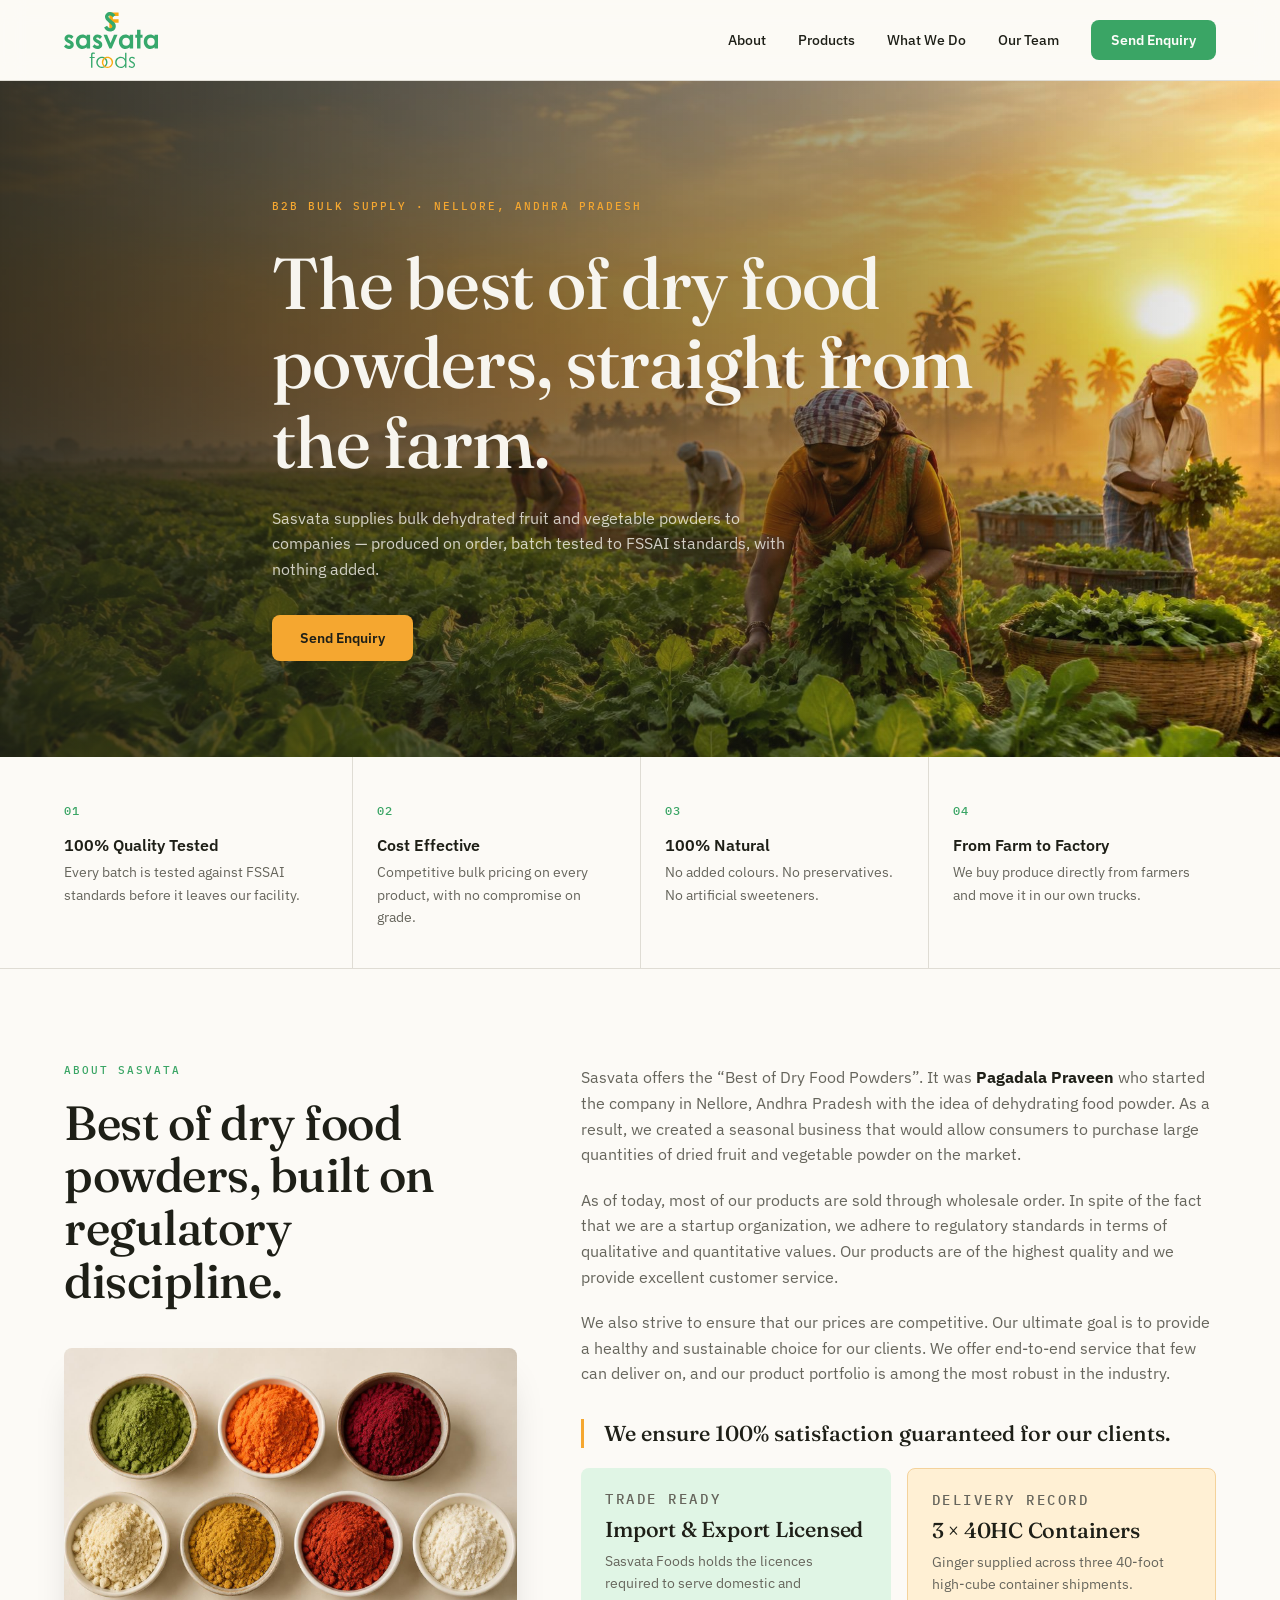
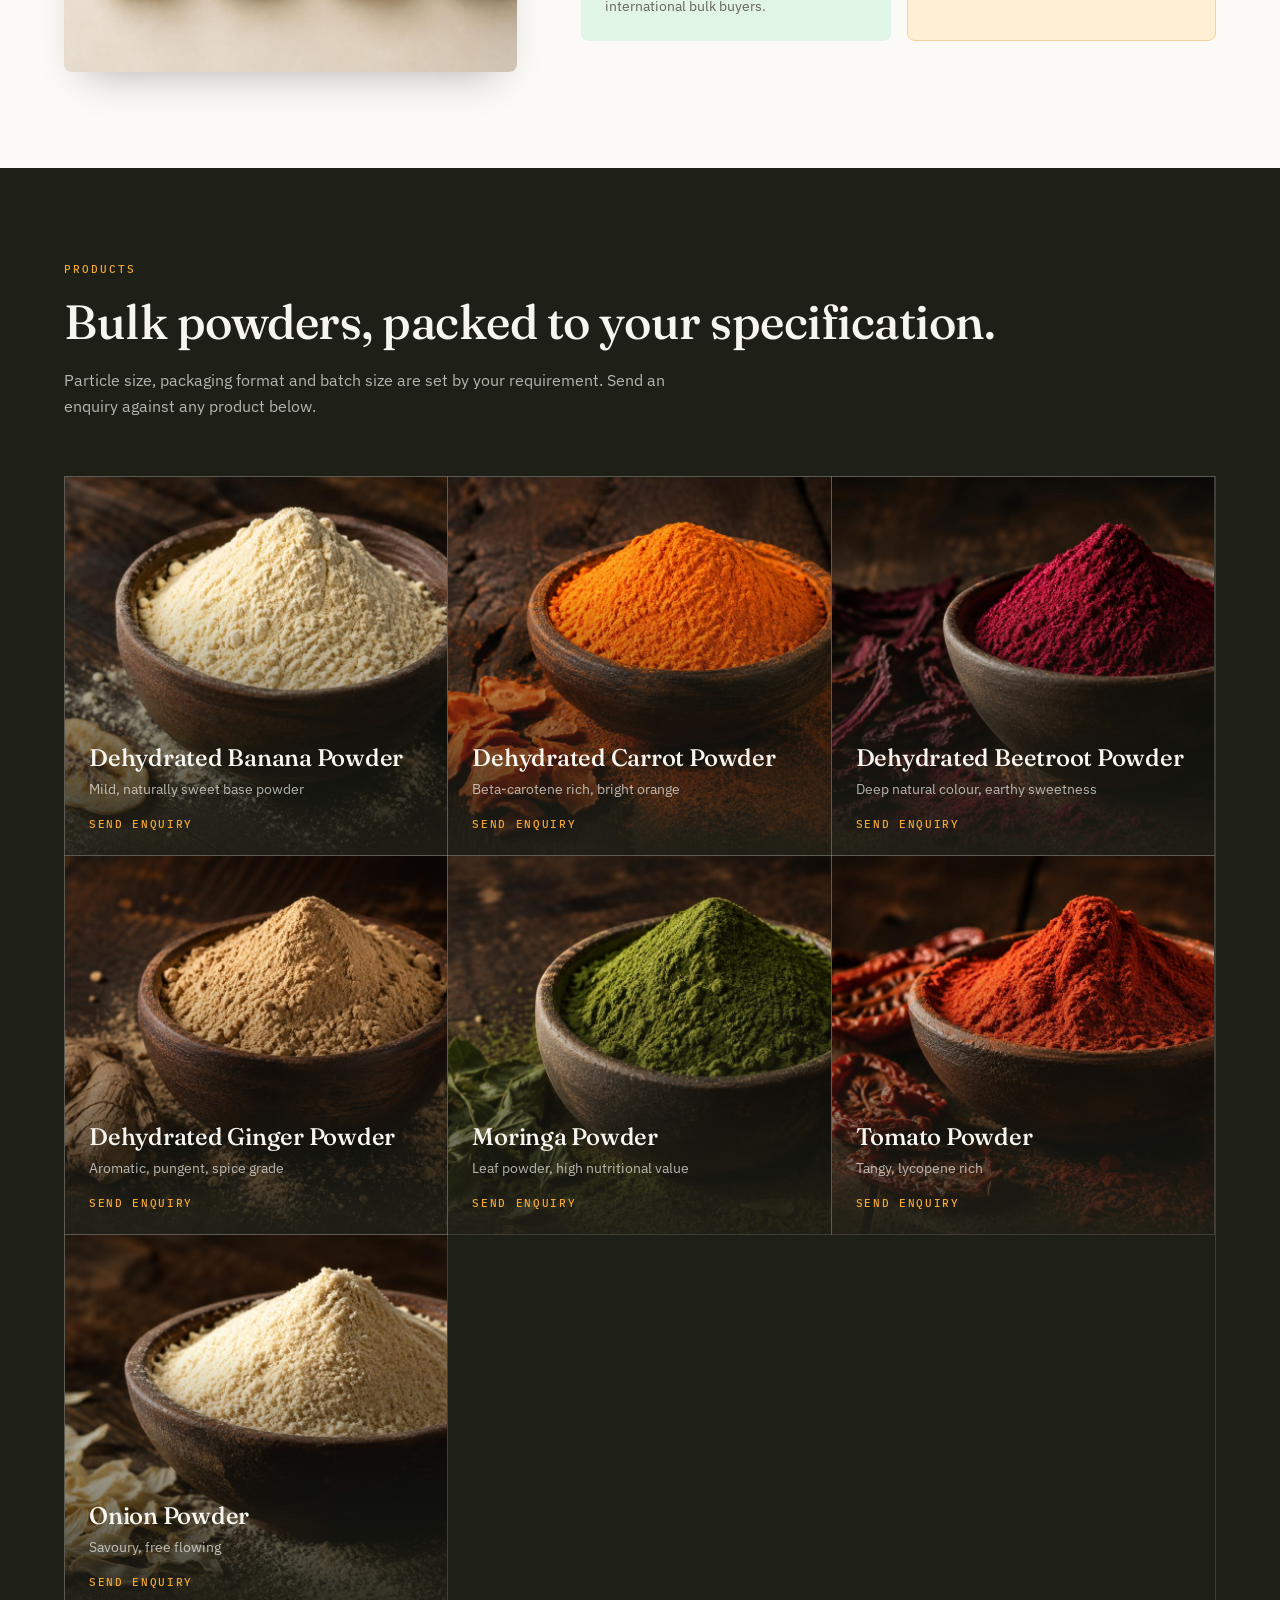
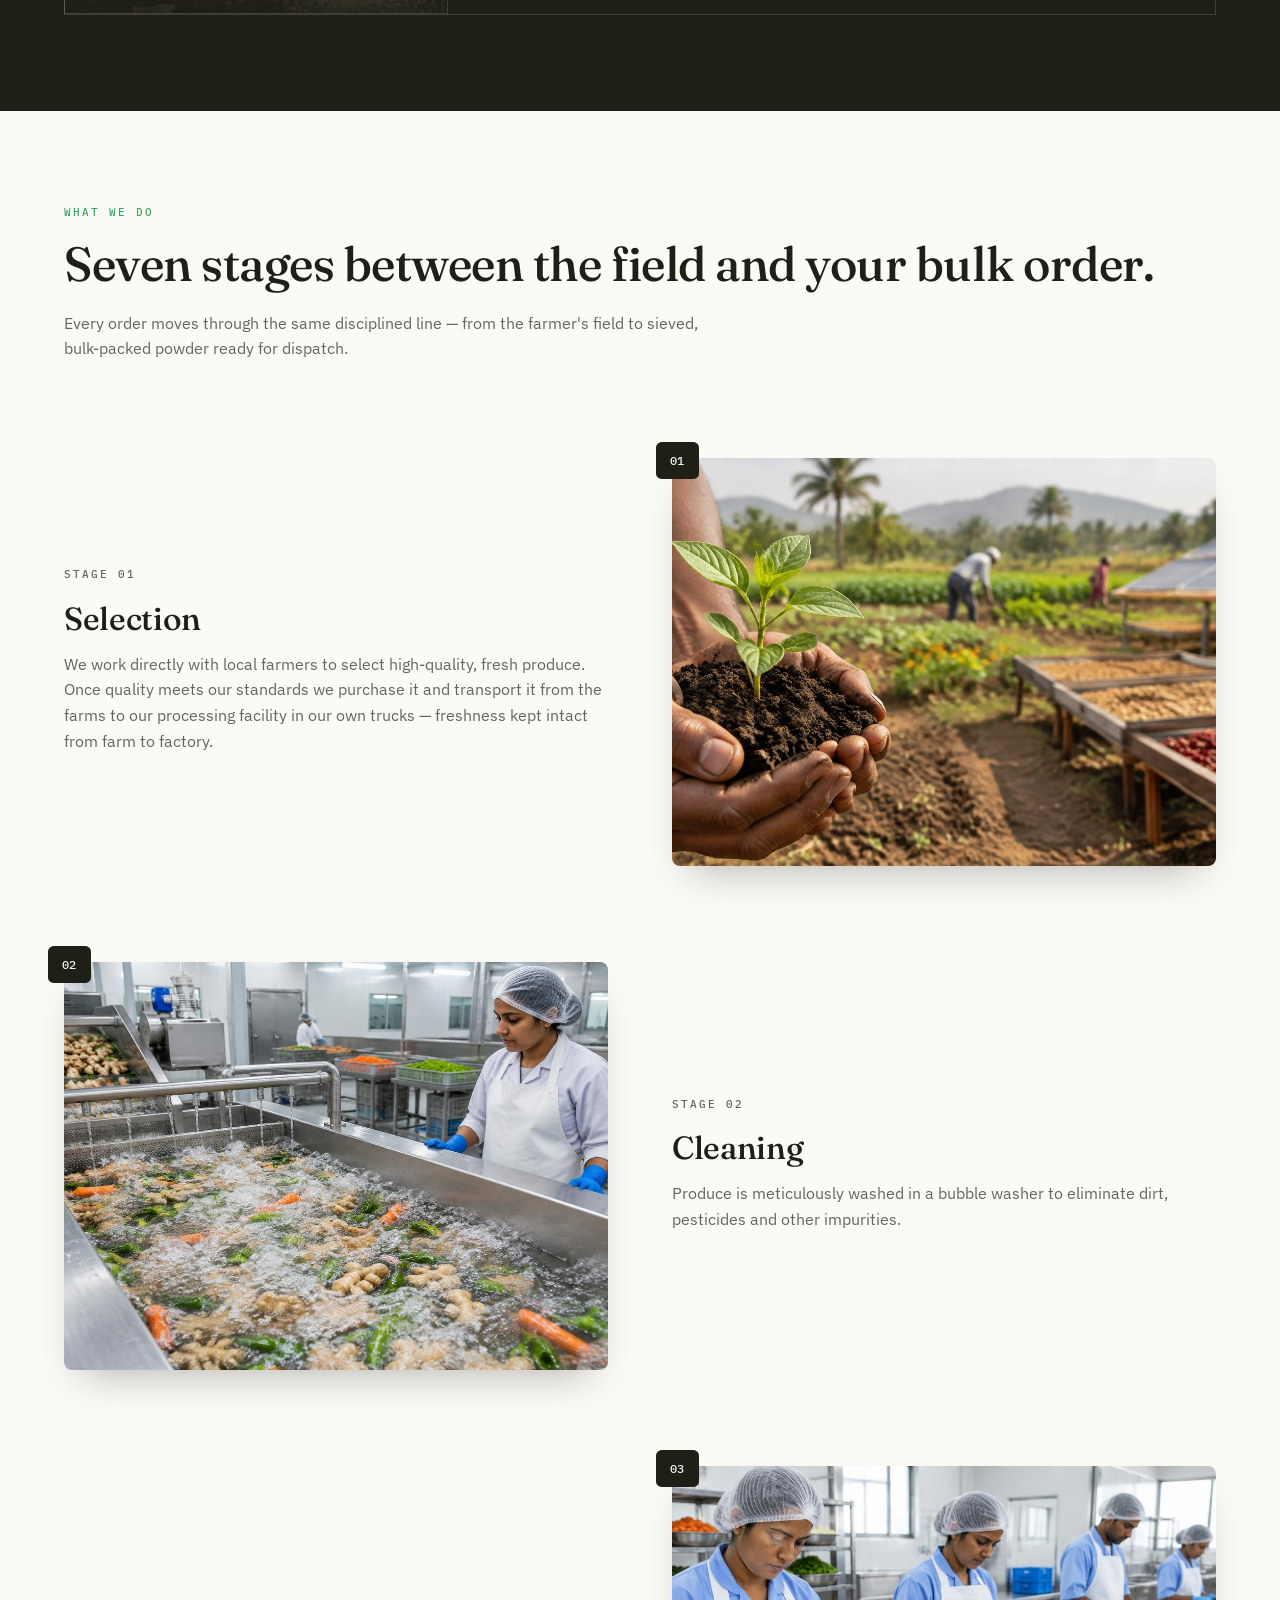
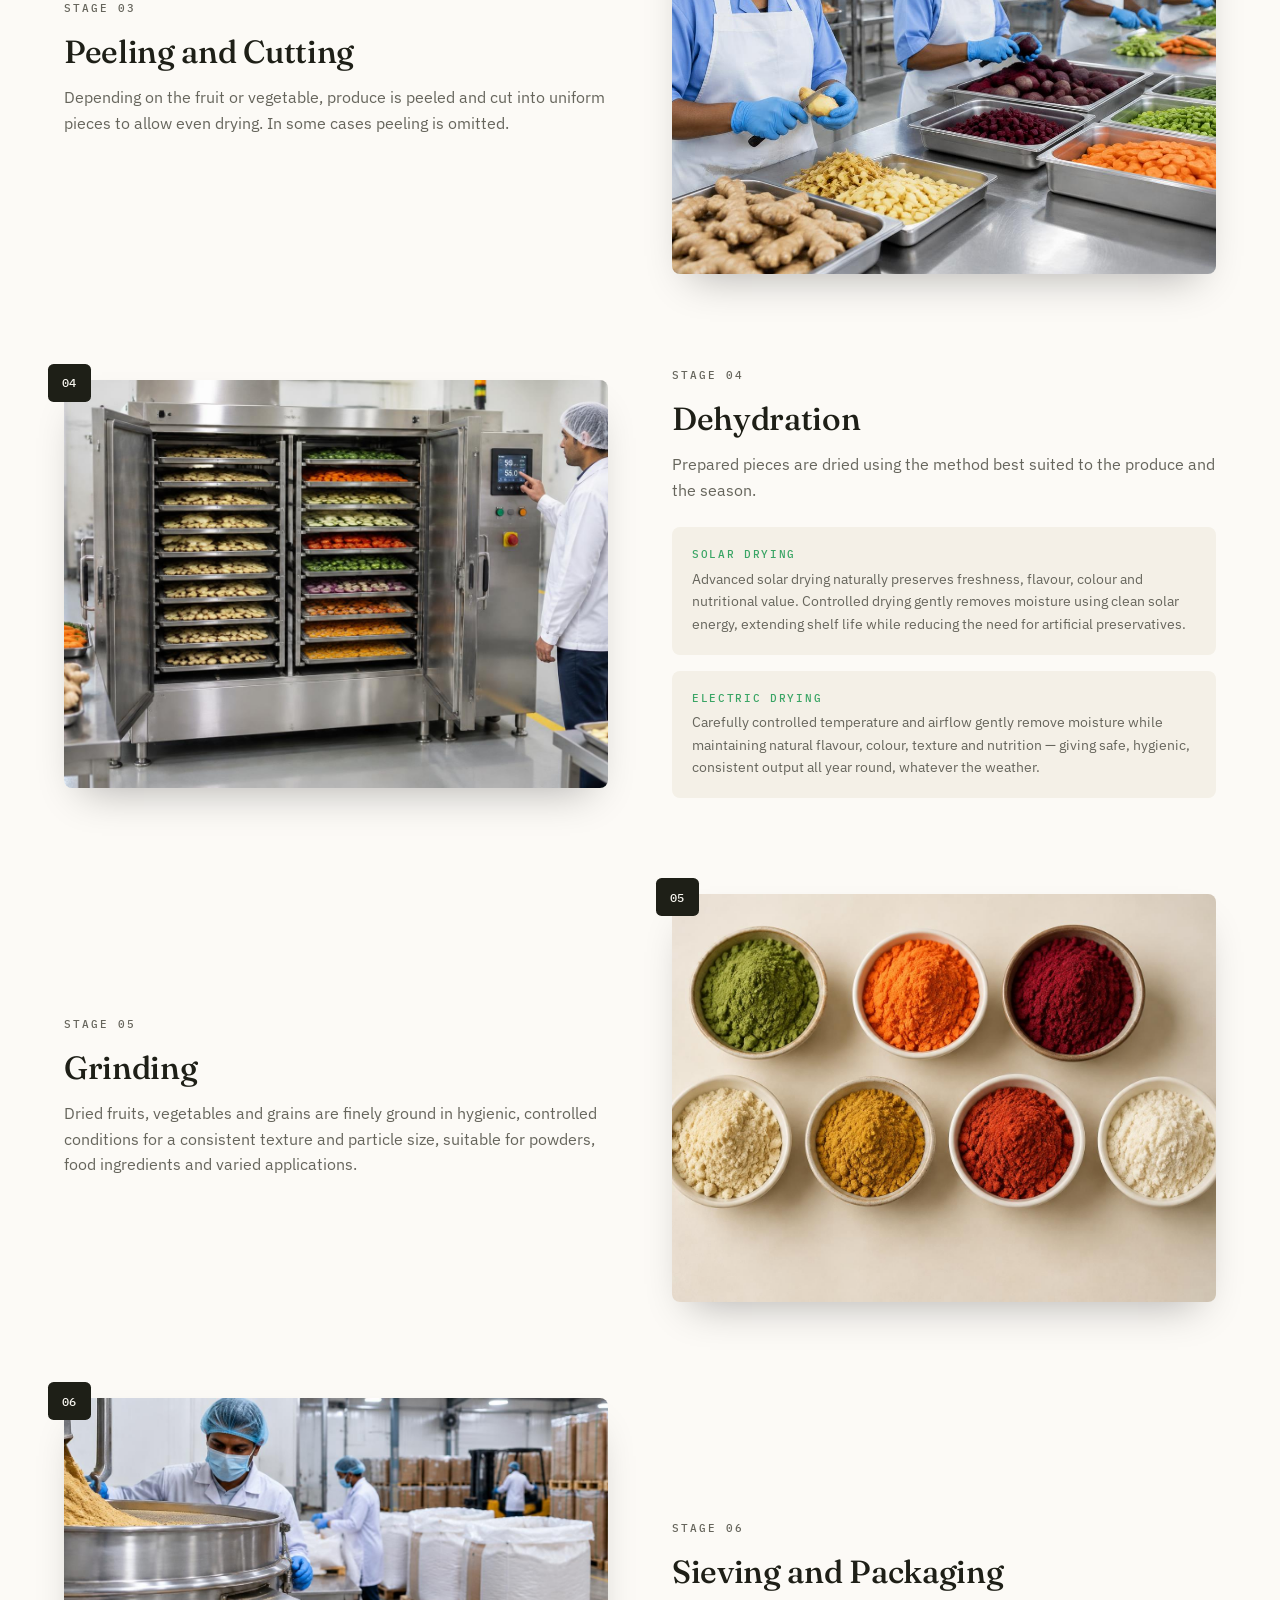
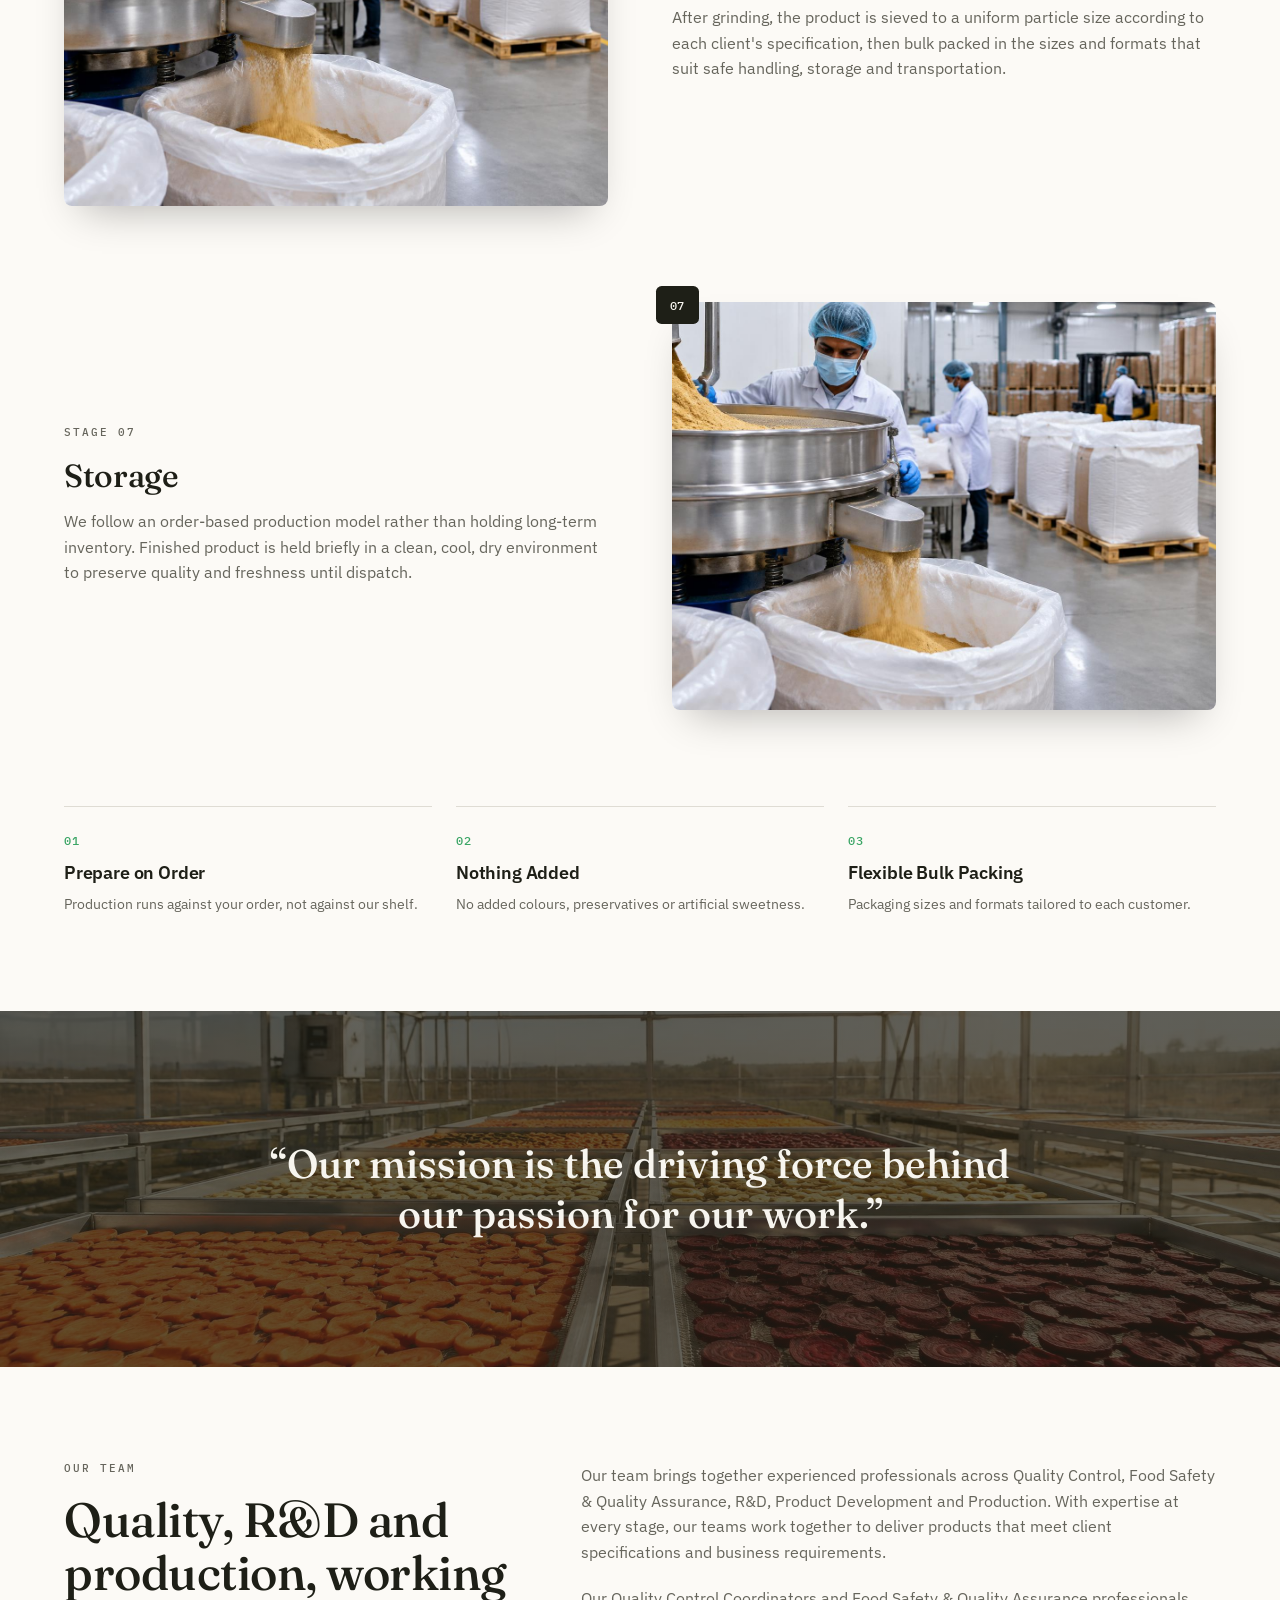
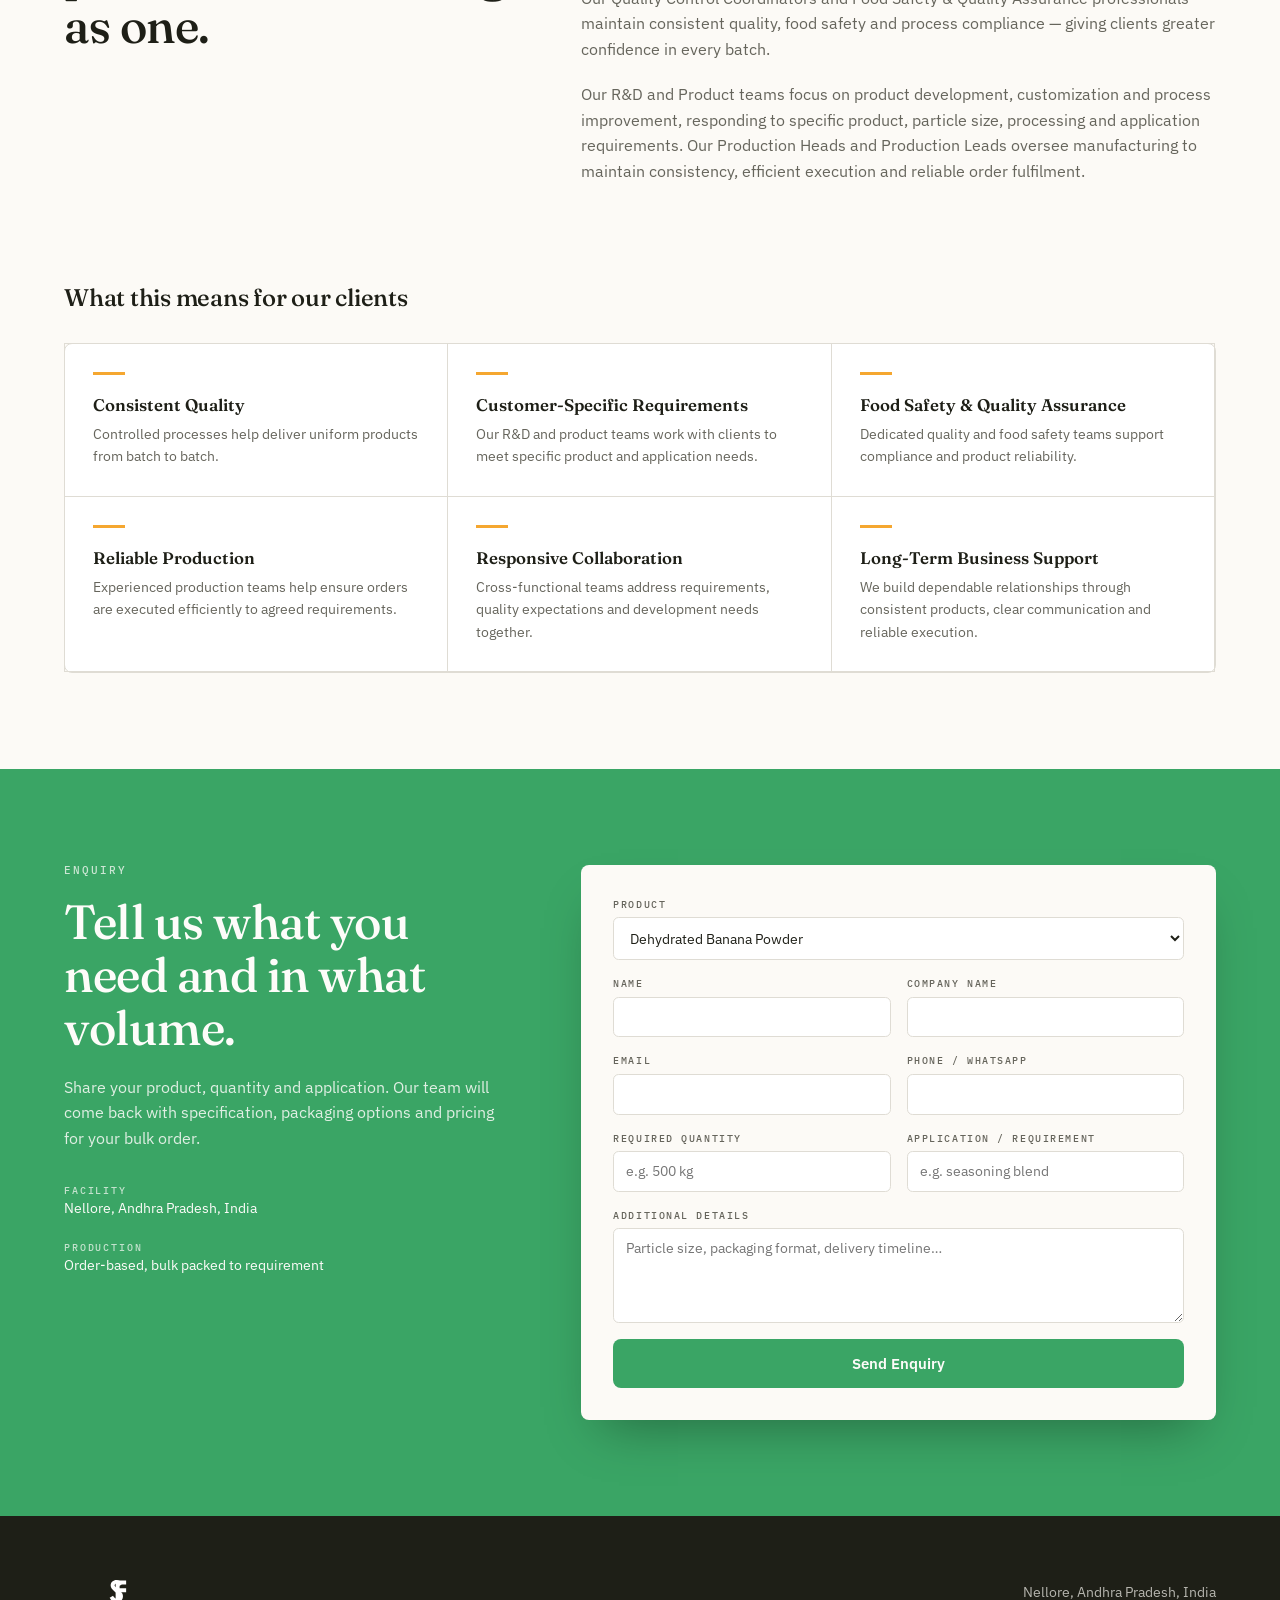
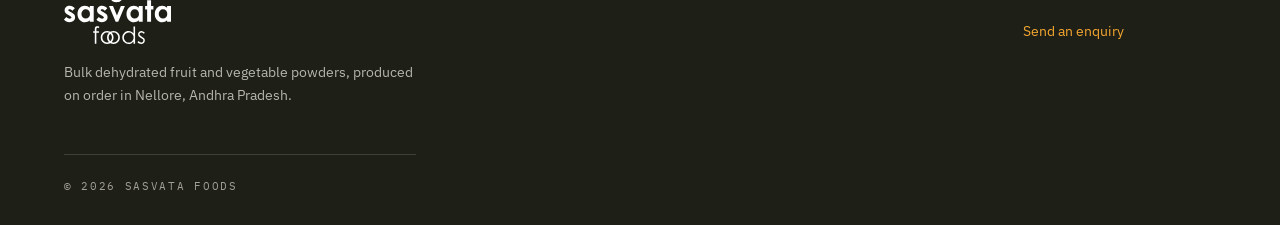
==== index.html @ e57470e0 "Add Sasvata Foods website Co-Authored-By: Claude Sonnet 5.5 <noreply@anthropic.com>" ====
<!doctype html>
<html lang="en">
<head>
<meta charset="utf-8">
<meta name="viewport" content="width=device-width, initial-scale=1">
<title>Sasvata Foods — Bulk Dehydrated Fruit & Vegetable Powders</title>
<meta name="description" content="Sasvata supplies bulk dehydrated fruit and vegetable powders to companies — produced on order in Nellore, Andhra Pradesh, batch tested to FSSAI standards.">
<link rel="stylesheet" href="styles.css">
</head>
<body id="top">

<header class="site">
  <div class="wrap">
    <a href="#top"><img src="assets/sasvata-logo.svg" alt="Sasvata Foods"></a>
    <nav>
      <a href="#about">About</a>
      <a href="#products">Products</a>
      <a href="#process">What We Do</a>
      <a href="#team">Our Team</a>
      <a href="#enquiry" class="btn">Send Enquiry</a>
    </nav>
  </div>
</header>

<main>
  <section class="hero">
    <div class="wrap">
      <p class="eyebrow">B2B Bulk Supply · Nellore, Andhra Pradesh</p>
      <h1>The best of dry food powders, straight from the farm.</h1>
      <p>Sasvata supplies bulk dehydrated fruit and vegetable powders to companies — produced on order, batch tested to FSSAI standards, with nothing added.</p>
      <a href="#enquiry" class="btn btn-gold">Send Enquiry</a>
    </div>
  </section>

  <section class="features">
    <div class="wrap">
      <div class="feature"><span class="num">01</span><h3>100% Quality Tested</h3><p>Every batch is tested against FSSAI standards before it leaves our facility.</p></div>
      <div class="feature"><span class="num">02</span><h3>Cost Effective</h3><p>Competitive bulk pricing on every product, with no compromise on grade.</p></div>
      <div class="feature"><span class="num">03</span><h3>100% Natural</h3><p>No added colours. No preservatives. No artificial sweeteners.</p></div>
      <div class="feature"><span class="num">04</span><h3>From Farm to Factory</h3><p>We buy produce directly from farmers and move it in our own trucks.</p></div>
    </div>
  </section>

  <section id="about">
    <div class="wrap about-grid">
      <div>
        <p class="eyebrow">About Sasvata</p>
        <h2>Best of dry food powders, built on regulatory discipline.</h2>
        <img src="assets/powders-BUW0kBUW.jpg" alt="Bowls of dehydrated vegetable and fruit powders" loading="lazy">
      </div>
      <div class="about-copy">
        <p>Sasvata offers the “Best of Dry Food Powders”. It was <strong>Pagadala Praveen</strong> who started the company in Nellore, Andhra Pradesh with the idea of dehydrating food powder. As a result, we created a seasonal business that would allow consumers to purchase large quantities of dried fruit and vegetable powder on the market.</p>
        <p>As of today, most of our products are sold through wholesale order. In spite of the fact that we are a startup organization, we adhere to regulatory standards in terms of qualitative and quantitative values. Our products are of the highest quality and we provide excellent customer service.</p>
        <p>We also strive to ensure that our prices are competitive. Our ultimate goal is to provide a healthy and sustainable choice for our clients. We offer end-to-end service that few can deliver on, and our product portfolio is among the most robust in the industry.</p>
        <p class="quote">We ensure 100% satisfaction guaranteed for our clients.</p>
        <div class="facts">
          <div class="fact"><p class="eyebrow">Trade Ready</p><h3>Import &amp; Export Licensed</h3><p>Sasvata Foods holds the licences required to serve domestic and international bulk buyers.</p></div>
          <div class="fact gold"><p class="eyebrow">Delivery Record</p><h3>3 × 40HC Containers</h3><p>Ginger supplied across three 40-foot high-cube container shipments.</p></div>
        </div>
      </div>
    </div>
  </section>

  <section id="products" class="on-dark">
    <div class="wrap">
      <p class="eyebrow">Products</p>
      <h2>Bulk powders, packed to your specification.</h2>
      <p class="lead">Particle size, packaging format and batch size are set by your requirement. Send an enquiry against any product below.</p>
      <div class="products">
        <article class="product"><img src="assets/product-banana-CihCUgUE.jpg" alt="Dehydrated Banana Powder — bulk dehydrated powder" loading="lazy"><h3>Dehydrated Banana Powder</h3><p>Mild, naturally sweet base powder</p><a href="#enquiry" data-product="Dehydrated Banana Powder">SEND ENQUIRY</a></article>
        <article class="product"><img src="assets/product-carrot-Cbeo56iY.jpg" alt="Dehydrated Carrot Powder — bulk dehydrated powder" loading="lazy"><h3>Dehydrated Carrot Powder</h3><p>Beta-carotene rich, bright orange</p><a href="#enquiry" data-product="Dehydrated Carrot Powder">SEND ENQUIRY</a></article>
        <article class="product"><img src="assets/product-beetroot-iI-PK1A3.jpg" alt="Dehydrated Beetroot Powder — bulk dehydrated powder" loading="lazy"><h3>Dehydrated Beetroot Powder</h3><p>Deep natural colour, earthy sweetness</p><a href="#enquiry" data-product="Dehydrated Beetroot Powder">SEND ENQUIRY</a></article>
        <article class="product"><img src="assets/product-ginger-DoCe0jym.jpg" alt="Dehydrated Ginger Powder — bulk dehydrated powder" loading="lazy"><h3>Dehydrated Ginger Powder</h3><p>Aromatic, pungent, spice grade</p><a href="#enquiry" data-product="Dehydrated Ginger Powder">SEND ENQUIRY</a></article>
        <article class="product"><img src="assets/product-moringa-BwWssY4j.jpg" alt="Moringa Powder — bulk dehydrated powder" loading="lazy"><h3>Moringa Powder</h3><p>Leaf powder, high nutritional value</p><a href="#enquiry" data-product="Moringa Powder">SEND ENQUIRY</a></article>
        <article class="product"><img src="assets/product-tomato-Ck8SYkhc.jpg" alt="Tomato Powder — bulk dehydrated powder" loading="lazy"><h3>Tomato Powder</h3><p>Tangy, lycopene rich</p><a href="#enquiry" data-product="Tomato Powder">SEND ENQUIRY</a></article>
        <article class="product"><img src="assets/product-onion-BC78MaUv.jpg" alt="Onion Powder — bulk dehydrated powder" loading="lazy"><h3>Onion Powder</h3><p>Savoury, free flowing</p><a href="#enquiry" data-product="Onion Powder">SEND ENQUIRY</a></article>
      </div>
    </div>
  </section>

  <section id="process">
    <div class="wrap">
      <p class="eyebrow">What We Do</p>
      <h2>Seven stages between the field and your bulk order.</h2>
      <p class="lead">Every order moves through the same disciplined line — from the farmer's field to sieved, bulk-packed powder ready for dispatch.</p>

      <div class="stage">
        <div><p class="eyebrow">Stage 01</p><h3>Selection</h3><p>We work directly with local farmers to select high-quality, fresh produce. Once quality meets our standards we purchase it and transport it from the farms to our processing facility in our own trucks — freshness kept intact from farm to factory.</p></div>
        <div class="stage-img"><span class="badge">01</span><img src="assets/nature-farming-jrodLKRU.jpg" alt="Fresh farm produce selected at source" loading="lazy"></div>
      </div>
      <div class="stage">
        <div><p class="eyebrow">Stage 02</p><h3>Cleaning</h3><p>Produce is meticulously washed in a bubble washer to eliminate dirt, pesticides and other impurities.</p></div>
        <div class="stage-img"><span class="badge">02</span><img src="assets/process-cleaning-9wQHcKBz.jpg" alt="Fresh produce being cleaned in a stainless-steel bubble washer" loading="lazy"></div>
      </div>
      <div class="stage">
        <div><p class="eyebrow">Stage 03</p><h3>Peeling and Cutting</h3><p>Depending on the fruit or vegetable, produce is peeled and cut into uniform pieces to allow even drying. In some cases peeling is omitted.</p></div>
        <div class="stage-img"><span class="badge">03</span><img src="assets/process-cutting-NIABHU8X.jpg" alt="Fresh ginger and vegetables being peeled and cut uniformly" loading="lazy"></div>
      </div>
      <div class="stage">
        <div>
          <p class="eyebrow">Stage 04</p><h3>Dehydration</h3>
          <p>Prepared pieces are dried using the method best suited to the produce and the season.</p>
          <div class="drying">
            <div><h4>SOLAR DRYING</h4><p>Advanced solar drying naturally preserves freshness, flavour, colour and nutritional value. Controlled drying gently removes moisture using clean solar energy, extending shelf life while reducing the need for artificial preservatives.</p></div>
            <div><h4>ELECTRIC DRYING</h4><p>Carefully controlled temperature and airflow gently remove moisture while maintaining natural flavour, colour, texture and nutrition — giving safe, hygienic, consistent output all year round, whatever the weather.</p></div>
          </div>
        </div>
        <div class="stage-img"><span class="badge">04</span><img src="assets/electric-dehydration-unit-ZQS6lzjb.jpg" alt="Electric tray dehydration unit drying sliced produce" loading="lazy"></div>
      </div>
      <div class="stage">
        <div><p class="eyebrow">Stage 05</p><h3>Grinding</h3><p>Dried fruits, vegetables and grains are finely ground in hygienic, controlled conditions for a consistent texture and particle size, suitable for powders, food ingredients and varied applications.</p></div>
        <div class="stage-img"><span class="badge">05</span><img src="assets/powders-BUW0kBUW.jpg" alt="Finely ground dehydrated fruit and vegetable powders" loading="lazy"></div>
      </div>
      <div class="stage">
        <div><p class="eyebrow">Stage 06</p><h3>Sieving and Packaging</h3><p>After grinding, the product is sieved to a uniform particle size according to each client's specification, then bulk packed in the sizes and formats that suit safe handling, storage and transportation.</p></div>
        <div class="stage-img"><span class="badge">06</span><img src="assets/process-packing-storage-ycNGy_fP.jpg" alt="Dehydrated powder being sieved and packed into bulk bags" loading="lazy"></div>
      </div>
      <div class="stage">
        <div><p class="eyebrow">Stage 07</p><h3>Storage</h3><p>We follow an order-based production model rather than holding long-term inventory. Finished product is held briefly in a clean, cool, dry environment to preserve quality and freshness until dispatch.</p></div>
        <div class="stage-img"><span class="badge">07</span><img src="assets/process-packing-storage-ycNGy_fP.jpg" alt="Bulk powder packages stored on pallets ready for dispatch" loading="lazy"></div>
      </div>

      <div class="pillars">
        <div class="pillar"><span class="num">01</span><h3>Prepare on Order</h3><p>Production runs against your order, not against our shelf.</p></div>
        <div class="pillar"><span class="num">02</span><h3>Nothing Added</h3><p>No added colours, preservatives or artificial sweetness.</p></div>
        <div class="pillar"><span class="num">03</span><h3>Flexible Bulk Packing</h3><p>Packaging sizes and formats tailored to each customer.</p></div>
      </div>
    </div>
  </section>

  <section class="mission">
    <div class="wrap"><blockquote>“Our mission is the driving force behind our passion for our work.”</blockquote></div>
  </section>

  <section id="team" class="team">
    <div class="wrap">
      <div class="team-grid">
        <div><p class="eyebrow">Our Team</p><h2>Quality, R&amp;D and production, working as one.</h2></div>
        <div>
          <p>Our team brings together experienced professionals across Quality Control, Food Safety &amp; Quality Assurance, R&amp;D, Product Development and Production. With expertise at every stage, our teams work together to deliver products that meet client specifications and business requirements.</p>
          <p>Our Quality Control Coordinators and Food Safety &amp; Quality Assurance professionals maintain consistent quality, food safety and process compliance — giving clients greater confidence in every batch.</p>
          <p>Our R&amp;D and Product teams focus on product development, customization and process improvement, responding to specific product, particle size, processing and application requirements. Our Production Heads and Production Leads oversee manufacturing to maintain consistency, efficient execution and reliable order fulfilment.</p>
        </div>
      </div>
      <h3 class="sub">What this means for our clients</h3>
      <div class="benefits">
        <div class="benefit"><h4>Consistent Quality</h4><p>Controlled processes help deliver uniform products from batch to batch.</p></div>
        <div class="benefit"><h4>Customer-Specific Requirements</h4><p>Our R&amp;D and product teams work with clients to meet specific product and application needs.</p></div>
        <div class="benefit"><h4>Food Safety &amp; Quality Assurance</h4><p>Dedicated quality and food safety teams support compliance and product reliability.</p></div>
        <div class="benefit"><h4>Reliable Production</h4><p>Experienced production teams help ensure orders are executed efficiently to agreed requirements.</p></div>
        <div class="benefit"><h4>Responsive Collaboration</h4><p>Cross-functional teams address requirements, quality expectations and development needs together.</p></div>
        <div class="benefit"><h4>Long-Term Business Support</h4><p>We build dependable relationships through consistent products, clear communication and reliable execution.</p></div>
      </div>
    </div>
  </section>

  <section id="enquiry" class="enquiry">
    <div class="wrap enq-grid">
      <div>
        <p class="eyebrow">Enquiry</p>
        <h2>Tell us what you need and in what volume.</h2>
        <p class="lead">Share your product, quantity and application. Our team will come back with specification, packaging options and pricing for your bulk order.</p>
        <dl class="meta">
          <dt>FACILITY</dt><dd>Nellore, Andhra Pradesh, India</dd>
          <dt>PRODUCTION</dt><dd>Order-based, bulk packed to requirement</dd>
        </dl>
      </div>
      <form id="enquiry-form">
        <label class="full">Product
          <select name="product" id="product">
            <option>Dehydrated Banana Powder</option>
            <option>Dehydrated Carrot Powder</option>
            <option>Dehydrated Beetroot Powder</option>
            <option>Dehydrated Ginger Powder</option>
            <option>Moringa Powder</option>
            <option>Tomato Powder</option>
            <option>Onion Powder</option>
          </select>
        </label>
        <label>Name<input name="name" required></label>
        <label>Company name<input name="company" required></label>
        <label>Email<input name="email" type="email" required></label>
        <label>Phone / WhatsApp<input name="phone" type="tel" required></label>
        <label>Required quantity<input name="quantity" placeholder="e.g. 500 kg" required></label>
        <label>Application / requirement<input name="application" placeholder="e.g. seasoning blend"></label>
        <label class="full">Additional details<textarea name="details" rows="4" placeholder="Particle size, packaging format, delivery timeline…"></textarea></label>
        <button class="btn full" type="submit">Send Enquiry</button>
        <p id="thanks">Thank you — we've received your enquiry and will be in touch shortly.</p>
      </form>
    </div>
  </section>
</main>

<footer>
  <div class="wrap">
    <div class="top">
      <div><img src="assets/sasvata-logo.svg" alt="Sasvata Foods"><p>Bulk dehydrated fruit and vegetable powders, produced on order in Nellore, Andhra Pradesh.</p></div>
      <div><p>Nellore, Andhra Pradesh, India</p><p style="margin-top:1rem"><a href="#enquiry" style="color:var(--marigold)">Send an enquiry</a></p></div>
    </div>
    <p class="copy">© 2026 SASVATA FOODS</p>
  </div>
</footer>

<script>
  // Pre-select the product when "Send Enquiry" is clicked on a product card
  document.querySelectorAll('[data-product]').forEach(function (a) {
    a.addEventListener('click', function () {
      document.getElementById('product').value = a.dataset.product;
    });
  });
  // No backend is wired up yet: replace this handler with a POST to your endpoint (Firebase, Formspree, etc.)
  document.getElementById('enquiry-form').addEventListener('submit', function (e) {
    e.preventDefault();
    var form = e.target;
    form.querySelector('button').style.display = 'none';
    document.getElementById('thanks').style.display = 'block';
  });
</script>
</body>
</html>
---- styles.css ----
@import url("https://fonts.googleapis.com/css2?family=Fraunces:opsz,wght@9..144,400;9..144,500;9..144,600&family=IBM+Plex+Mono:wght@400;500&family=IBM+Plex+Sans:wght@400;500;600&display=swap");

:root {
  --paper: oklch(98.5% .006 85);
  --soil: oklch(23.5% .015 110);
  --soil-fg: oklch(97% .008 85);
  --leaf: oklch(64.5% .137 153.5);
  --marigold: oklch(78.5% .154 72);
  --muted: oklch(95.5% .012 85);
  --muted-fg: oklch(50.5% .015 105);
  --border: oklch(89.5% .012 90);
  --radius: .5rem;
  --serif: "Fraunces", Georgia, serif;
  --sans: "IBM Plex Sans", ui-sans-serif, system-ui, sans-serif;
  --mono: "IBM Plex Mono", ui-monospace, monospace;
}

* { box-sizing: border-box; margin: 0; }
html { scroll-behavior: smooth; scroll-padding-top: 5rem; }
body { background: var(--paper); color: var(--soil); font: 400 16px/1.6 var(--sans); }
img { display: block; max-width: 100%; }
a { color: inherit; text-decoration: none; }

h1, h2, h3 { font-family: var(--serif); font-weight: 500; line-height: 1.1; letter-spacing: -.01em; }
h1 { font-size: clamp(2.5rem, 7vw, 4.5rem); }
h2 { font-size: clamp(2rem, 4.5vw, 3rem); }
h3 { font-size: 1.5rem; }

.wrap { max-width: 1200px; margin: 0 auto; padding: 0 1.5rem; }
.eyebrow { font: 500 .7rem/1 var(--mono); letter-spacing: .18em; text-transform: uppercase; color: var(--leaf); margin-bottom: 1.25rem; }
.on-dark .eyebrow { color: var(--marigold); }
.lead { color: var(--muted-fg); max-width: 40rem; margin-top: 1.25rem; }
.on-dark .lead { color: oklch(97% .008 85 / .7); }
section { padding: 6rem 0; }
.on-dark { background: var(--soil); color: var(--soil-fg); }

/* buttons */
.btn { display: inline-block; border: 0; cursor: pointer; font: 600 .875rem var(--sans); padding: .7rem 1.25rem; border-radius: var(--radius); background: var(--leaf); color: oklch(99% .004 85); transition: filter .15s; }
.btn:hover { filter: brightness(.93); }
.btn-gold { background: var(--marigold); color: var(--soil); padding: .9rem 1.75rem; }

/* header */
header.site { position: sticky; top: 0; z-index: 50; background: oklch(98.5% .006 85 / .9); backdrop-filter: blur(12px); border-bottom: 1px solid var(--border); }
header.site .wrap { display: flex; align-items: center; justify-content: space-between; height: 80px; }
header.site img { height: 56px; width: auto; }
nav { display: flex; align-items: center; gap: 2rem; font-size: .875rem; font-weight: 500; }
nav a:not(.btn):hover { color: var(--leaf); }

/* hero */
.hero { position: relative; isolation: isolate; padding: 0; background: var(--soil); color: var(--soil-fg); min-height: 600px; display: flex; align-items: center; }
.hero::before { content: ""; position: absolute; inset: 0; z-index: -1; background: linear-gradient(90deg, oklch(23.5% .015 110 / .85), oklch(23.5% .015 110 / .35) 70%, transparent), url("assets/hero-farmers-DnLnft6A.jpg") center/cover; }
.hero .wrap { padding-top: 6rem; padding-bottom: 6rem; }
.hero .eyebrow { color: var(--marigold); }
.hero h1 { max-width: 46rem; }
.hero p { max-width: 34rem; margin: 1.5rem 0 2rem; color: oklch(97% .008 85 / .8); }

/* features */
.features { padding: 0; border-bottom: 1px solid var(--border); }
.features .wrap { display: grid; grid-template-columns: repeat(4, 1fr); }
.feature { padding: 2.5rem 1.5rem; border-left: 1px solid var(--border); }
.feature:first-child { border-left: 0; padding-left: 0; }
.num { font: 500 .75rem var(--mono); color: var(--leaf); letter-spacing: .1em; }
.feature h3 { font: 600 1rem var(--sans); margin: .75rem 0 .4rem; letter-spacing: 0; }
.feature p { font-size: .875rem; color: var(--muted-fg); }

/* about */
.about-grid { display: grid; grid-template-columns: 5fr 7fr; gap: 4rem; }
.about-grid img { margin-top: 2.5rem; border-radius: var(--radius); box-shadow: 0 20px 40px -20px rgb(0 0 0 / .3); }
.about-copy p { color: var(--muted-fg); margin-bottom: 1.25rem; }
.about-copy strong { color: var(--soil); }
.quote { border-left: 3px solid var(--marigold); padding-left: 1.25rem; font: 500 1.35rem/1.35 var(--serif); margin: 2rem 0; color: var(--soil) !important; }
.facts { display: grid; grid-template-columns: 1fr 1fr; gap: 1rem; }
.fact { padding: 1.5rem; border-radius: var(--radius); background: oklch(95% .03 153); }
.fact.gold { background: oklch(96% .04 80); border: 1px solid oklch(88% .08 80); }
.fact .eyebrow { margin-bottom: .75rem; }
.fact h3 { font-size: 1.35rem; margin-bottom: .5rem; }
.fact p { font-size: .875rem; margin: 0; }

/* products */
.products { display: grid; grid-template-columns: repeat(3, 1fr); margin-top: 3.5rem; border: 1px solid oklch(97% .008 85 / .15); }
.product { position: relative; min-height: 380px; display: flex; flex-direction: column; justify-content: flex-end; padding: 1.5rem; isolation: isolate; border: 1px solid oklch(97% .008 85 / .15); margin: -1px 0 0 -1px; }
.product img { position: absolute; inset: 0; z-index: -2; width: 100%; height: 100%; object-fit: cover; }
.product::after { content: ""; position: absolute; inset: 0; z-index: -1; background: linear-gradient(transparent 30%, oklch(23.5% .015 110 / .92)); }
.product p { font-size: .875rem; color: oklch(97% .008 85 / .7); margin: .4rem 0 1rem; }
.product a { font: 500 .7rem var(--mono); letter-spacing: .15em; color: var(--marigold); }
.product:hover img { transform: scale(1.03); }
.product img { transition: transform .4s; }
.product { overflow: hidden; }

/* process */
.stage { display: grid; grid-template-columns: 1fr 1fr; gap: 4rem; align-items: center; margin-top: 6rem; }
.stage:nth-of-type(even) .stage-img { order: -1; }
.stage-img { position: relative; }
.stage-img img { border-radius: var(--radius); box-shadow: 0 20px 40px -18px rgb(0 0 0 / .3); width: 100%; aspect-ratio: 4/3; object-fit: cover; }
.stage-img .badge { position: absolute; top: -1rem; left: -1rem; background: var(--soil); color: var(--soil-fg); font: 500 .75rem var(--mono); padding: .7rem .9rem; border-radius: .35rem; }
.stage h3 { font-size: 2rem; margin: .5rem 0 1rem; }
.stage p { color: var(--muted-fg); }
.drying { display: grid; gap: 1rem; margin-top: 1.5rem; }
.drying div { background: var(--muted); border-radius: var(--radius); padding: 1.25rem; }
.drying h4 { font: 500 .7rem var(--mono); letter-spacing: .15em; color: var(--leaf); margin-bottom: .4rem; }
.drying p { font-size: .875rem; }
.pillars { display: grid; grid-template-columns: repeat(3, 1fr); gap: 1.5rem; margin-top: 6rem; }
.pillar { border-top: 1px solid var(--border); padding-top: 1.25rem; }
.pillar h3 { font: 600 1.1rem var(--sans); margin: .5rem 0; }
.pillar p { font-size: .9rem; color: var(--muted-fg); }

/* mission */
.mission { position: relative; isolation: isolate; padding: 8rem 0; text-align: center; background: var(--soil); color: var(--soil-fg); }
.mission::before { content: ""; position: absolute; inset: 0; z-index: -1; background: linear-gradient(oklch(23.5% .015 110 / .7), oklch(23.5% .015 110 / .7)), url("assets/mission-drying-FBrNXiRd.jpg") center/cover; }
.mission blockquote { font: 500 clamp(1.6rem, 3.5vw, 2.5rem)/1.25 var(--serif); max-width: 48rem; margin: 0 auto; }

/* team */
.team-grid { display: grid; grid-template-columns: 5fr 7fr; gap: 4rem; }
.team-grid p { color: var(--muted-fg); margin-bottom: 1.25rem; }
.team h3.sub { font-size: 1.5rem; margin: 5rem 0 2rem; }
.benefits { display: grid; grid-template-columns: repeat(3, 1fr); border: 1px solid var(--border); border-radius: var(--radius); background: #fff; }
.benefit { padding: 1.75rem; border: 1px solid var(--border); margin: -1px 0 0 -1px; }
.benefit::before { content: ""; display: block; width: 2rem; height: 3px; background: var(--marigold); margin-bottom: 1.25rem; }
.benefit h4 { font: 600 1.05rem var(--serif); margin-bottom: .5rem; }
.benefit p { font-size: .875rem; color: var(--muted-fg); }

/* enquiry */
.enquiry { background: var(--leaf); color: oklch(99% .004 85); }
.enquiry .eyebrow { color: oklch(99% .004 85 / .75); }
.enq-grid { display: grid; grid-template-columns: 5fr 7fr; gap: 4rem; align-items: start; }
.enq-grid .lead { color: oklch(99% .004 85 / .85); }
.meta { margin-top: 2rem; font-size: .875rem; }
.meta dt { font: 500 .65rem var(--mono); letter-spacing: .18em; opacity: .7; margin-top: 1.25rem; }
form { background: var(--paper); color: var(--soil); padding: 2rem; border-radius: var(--radius); display: grid; grid-template-columns: 1fr 1fr; gap: 1rem; box-shadow: 0 25px 50px -20px rgb(0 0 0 / .35); }
form .full { grid-column: 1 / -1; }
label { display: grid; gap: .4rem; font: 500 .65rem var(--mono); letter-spacing: .15em; text-transform: uppercase; color: var(--muted-fg); }
input, select, textarea { font: 400 .875rem var(--sans); padding: .65rem .75rem; border: 1px solid var(--border); border-radius: .35rem; background: #fff; color: var(--soil); width: 100%; text-transform: none; letter-spacing: 0; }
input:focus, select:focus, textarea:focus { outline: 2px solid var(--leaf); outline-offset: 1px; }
form .btn { padding: .9rem; font-size: .95rem; }
#thanks { display: none; grid-column: 1 / -1; text-align: center; font-weight: 500; color: var(--leaf); }

/* footer */
footer { background: var(--soil); color: var(--soil-fg); padding: 4rem 0 2rem; }
footer .top { display: flex; justify-content: space-between; gap: 2rem; flex-wrap: wrap; }
footer img { height: 64px; width: auto; filter: brightness(0) invert(1); margin-bottom: 1rem; }
footer p { color: oklch(97% .008 85 / .7); max-width: 22rem; font-size: .9rem; }
footer .copy { margin-top: 3rem; padding-top: 1.5rem; border-top: 1px solid oklch(97% .008 85 / .15); font: 400 .7rem var(--mono); letter-spacing: .15em; color: oklch(97% .008 85 / .6); }

@media (max-width: 900px) {
  section { padding: 4rem 0; }
  nav a:not(.btn) { display: none; }
  .features .wrap, .products, .benefits, .pillars { grid-template-columns: 1fr 1fr; }
  .about-grid, .team-grid, .enq-grid, .stage { grid-template-columns: 1fr; gap: 2rem; }
  .stage:nth-of-type(even) .stage-img { order: 0; }
  .stage { margin-top: 4rem; }
}
@media (max-width: 560px) {
  .features .wrap, .products, .benefits, .pillars, .facts, form { grid-template-columns: 1fr; }
  .feature { border-left: 0; padding-left: 0; border-top: 1px solid var(--border); }
  .feature:first-child { border-top: 0; }
}
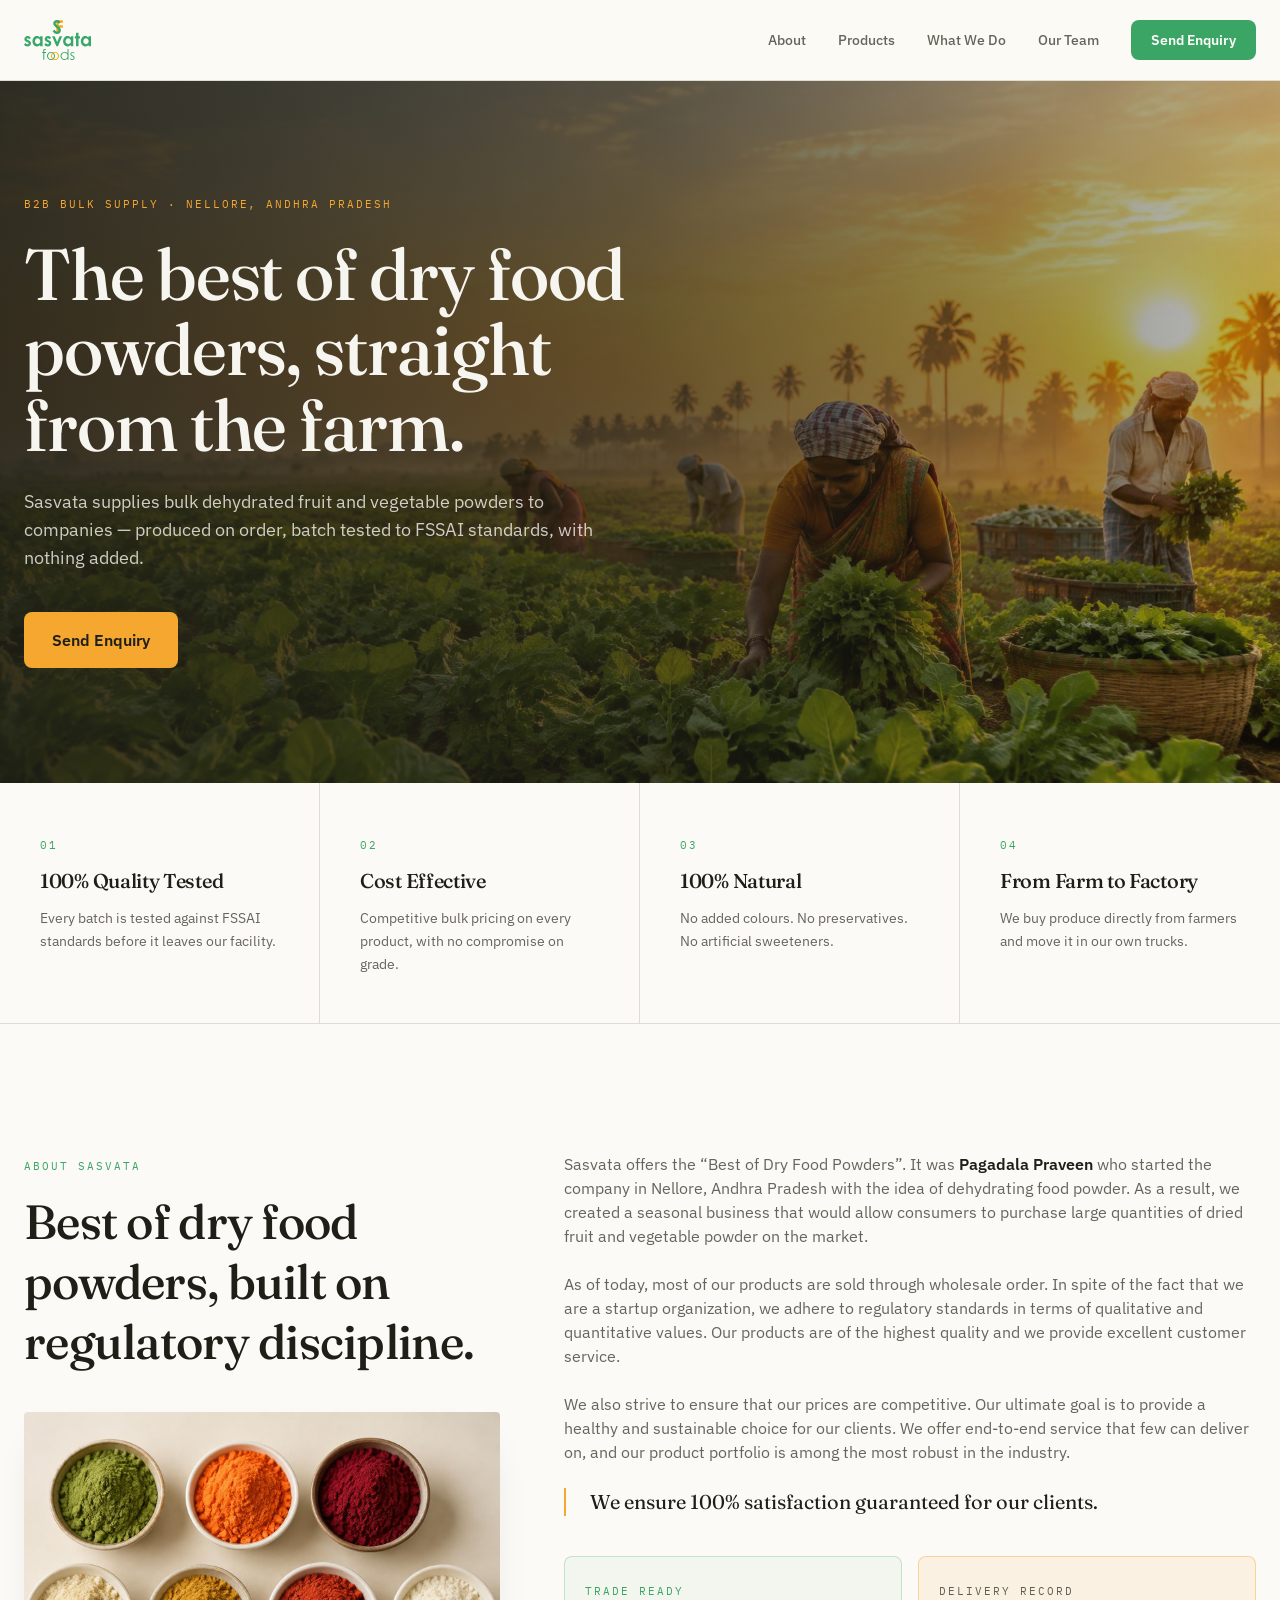
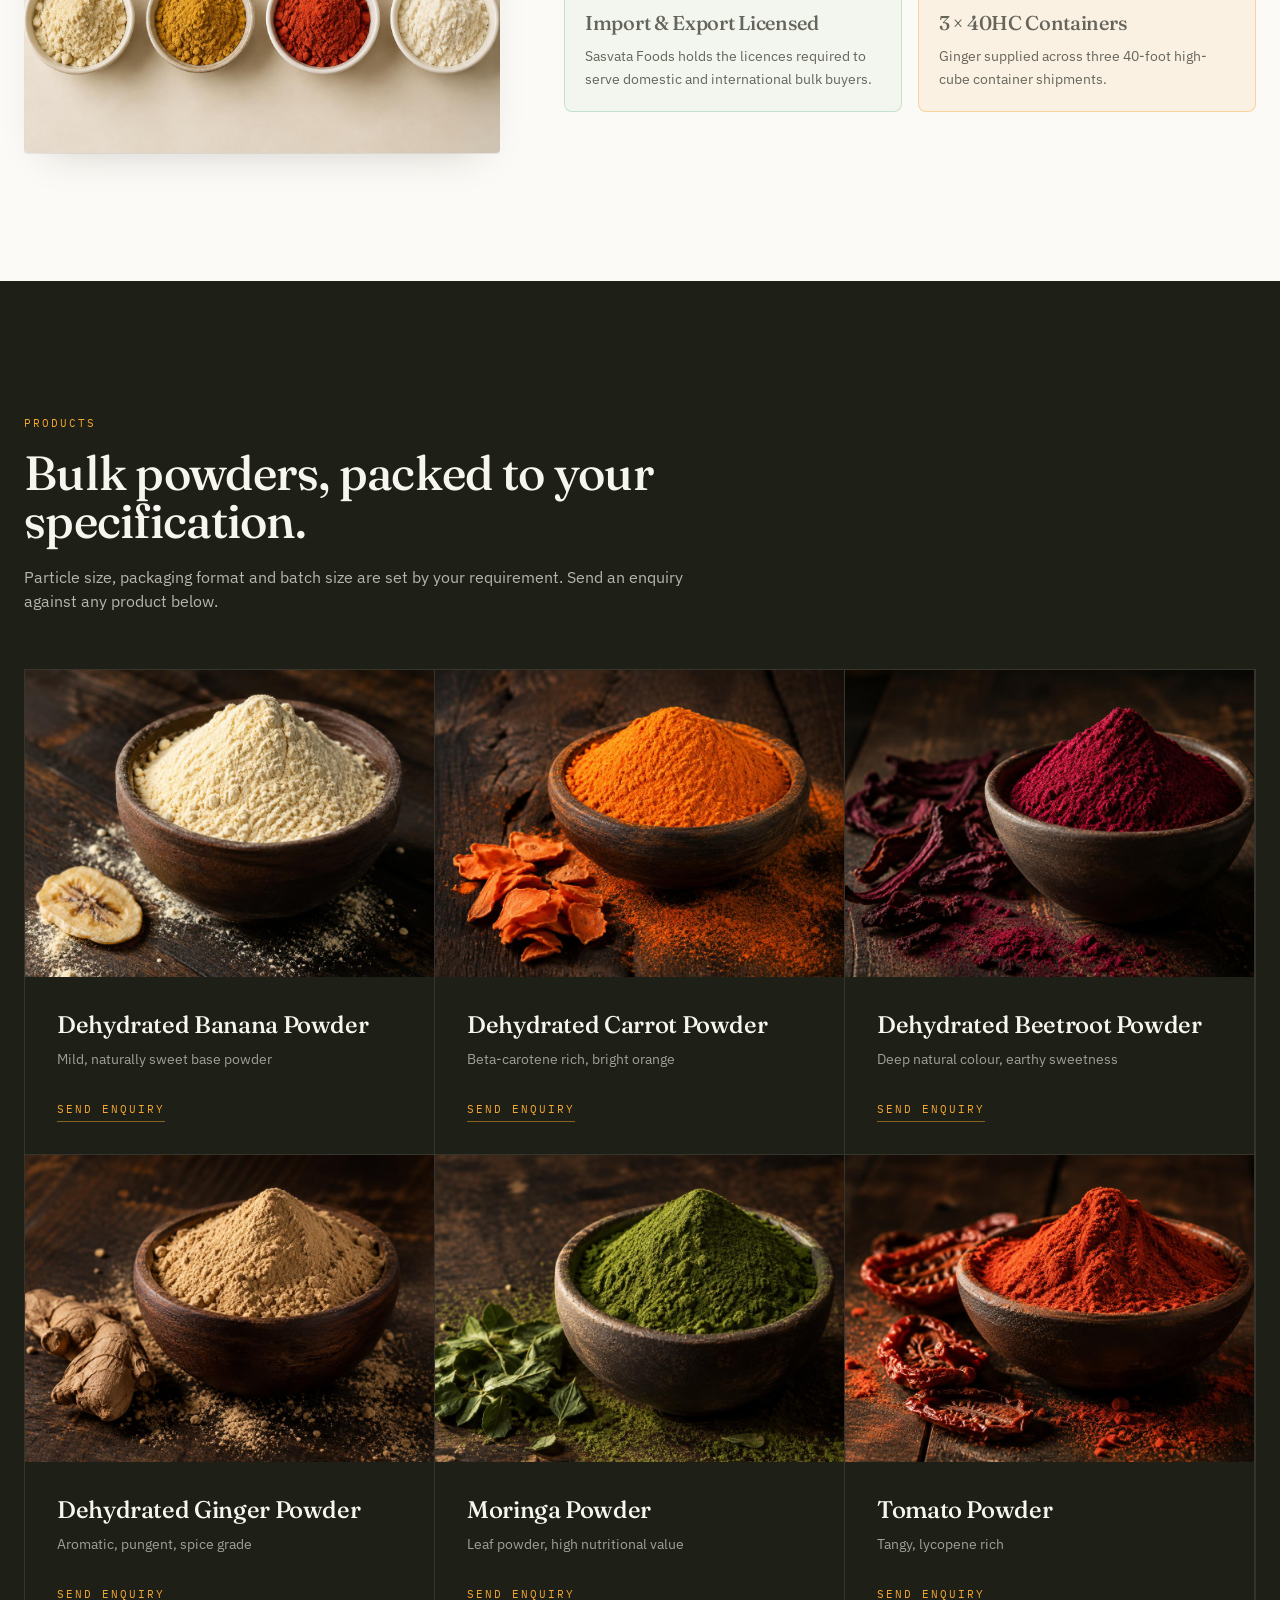
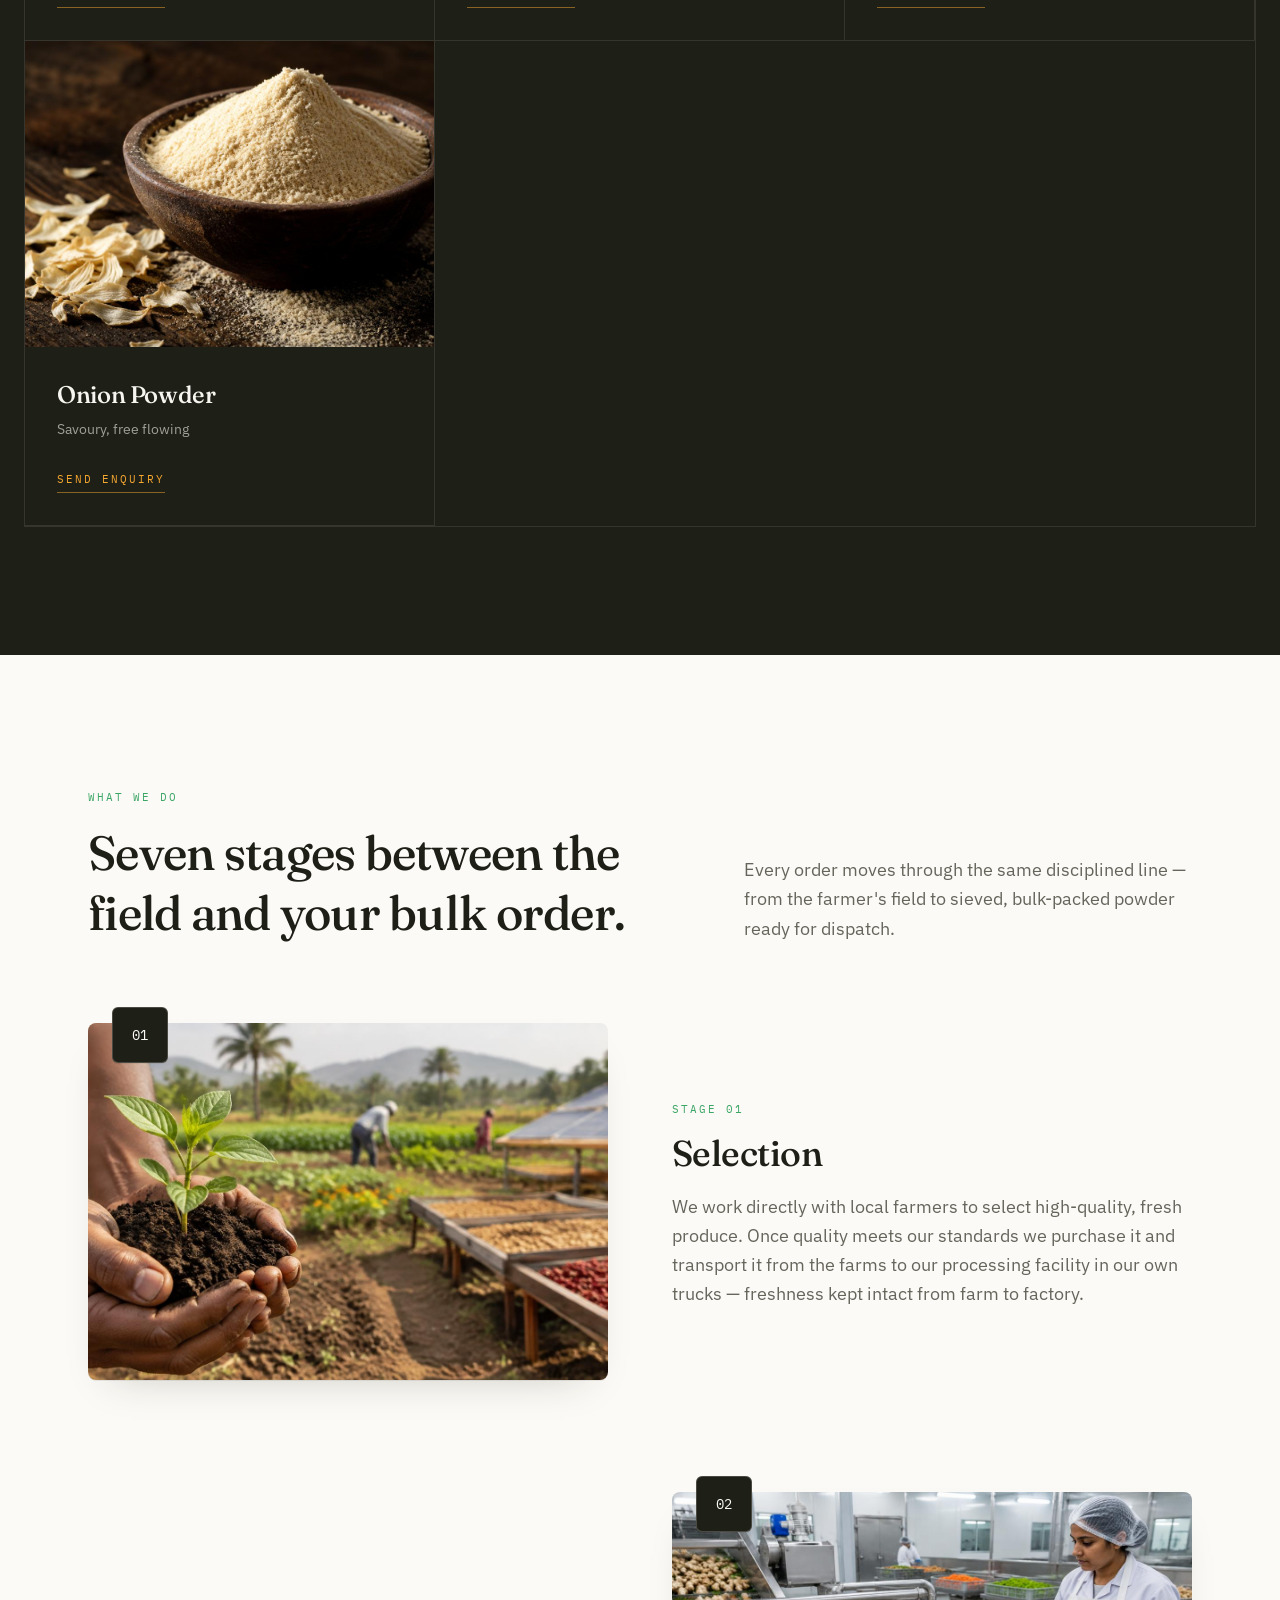
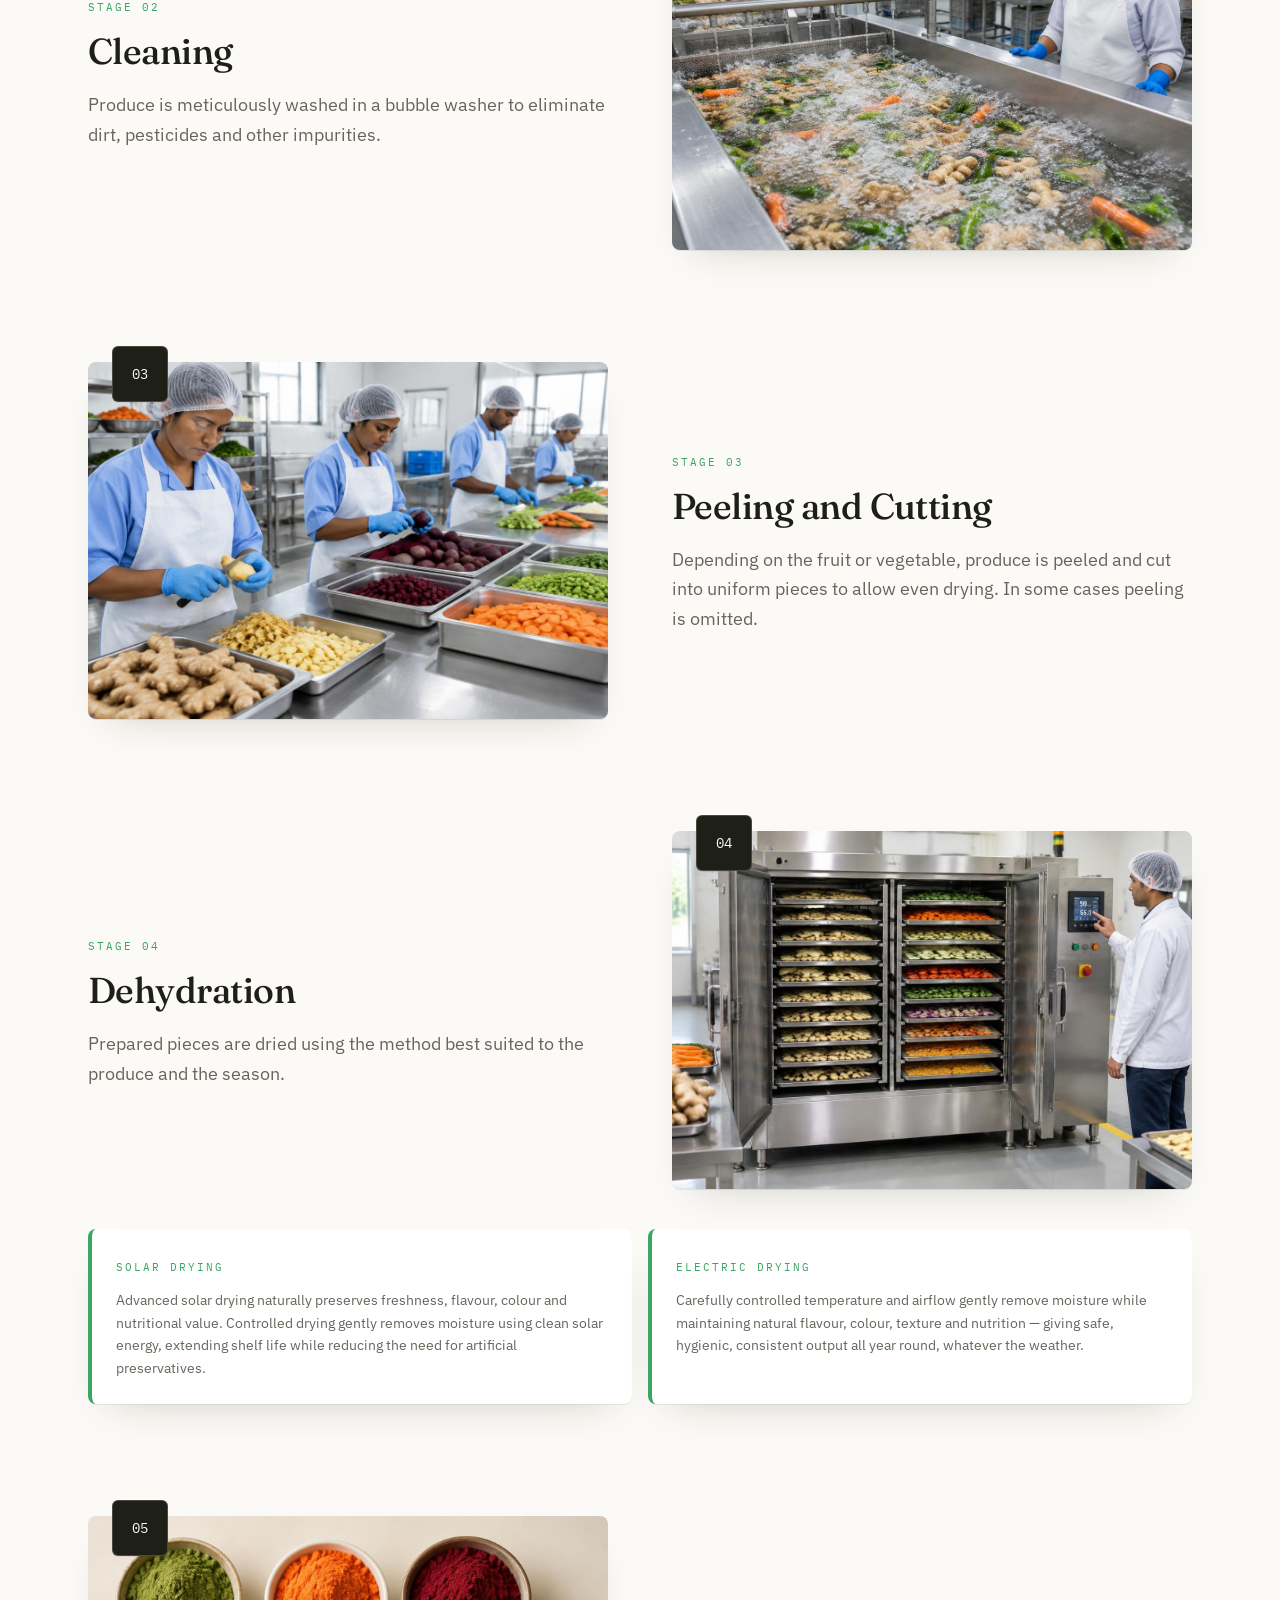
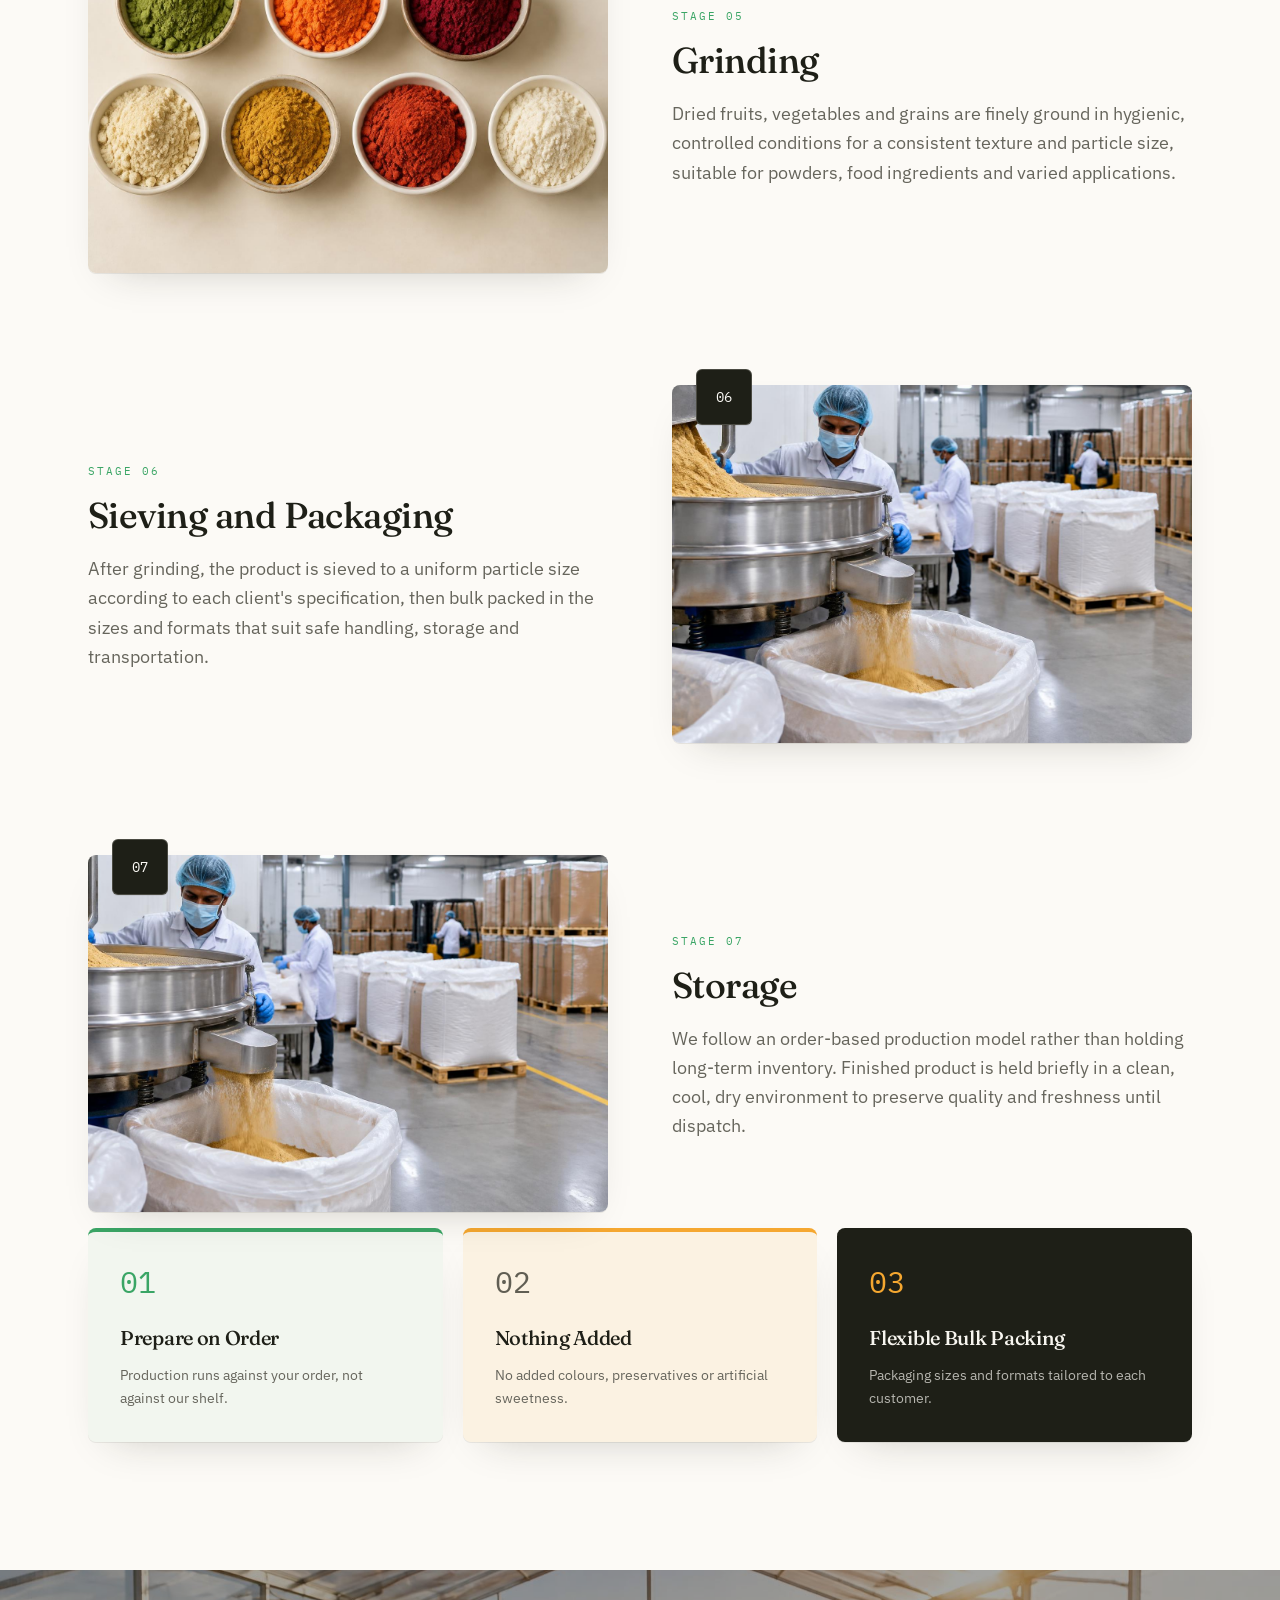
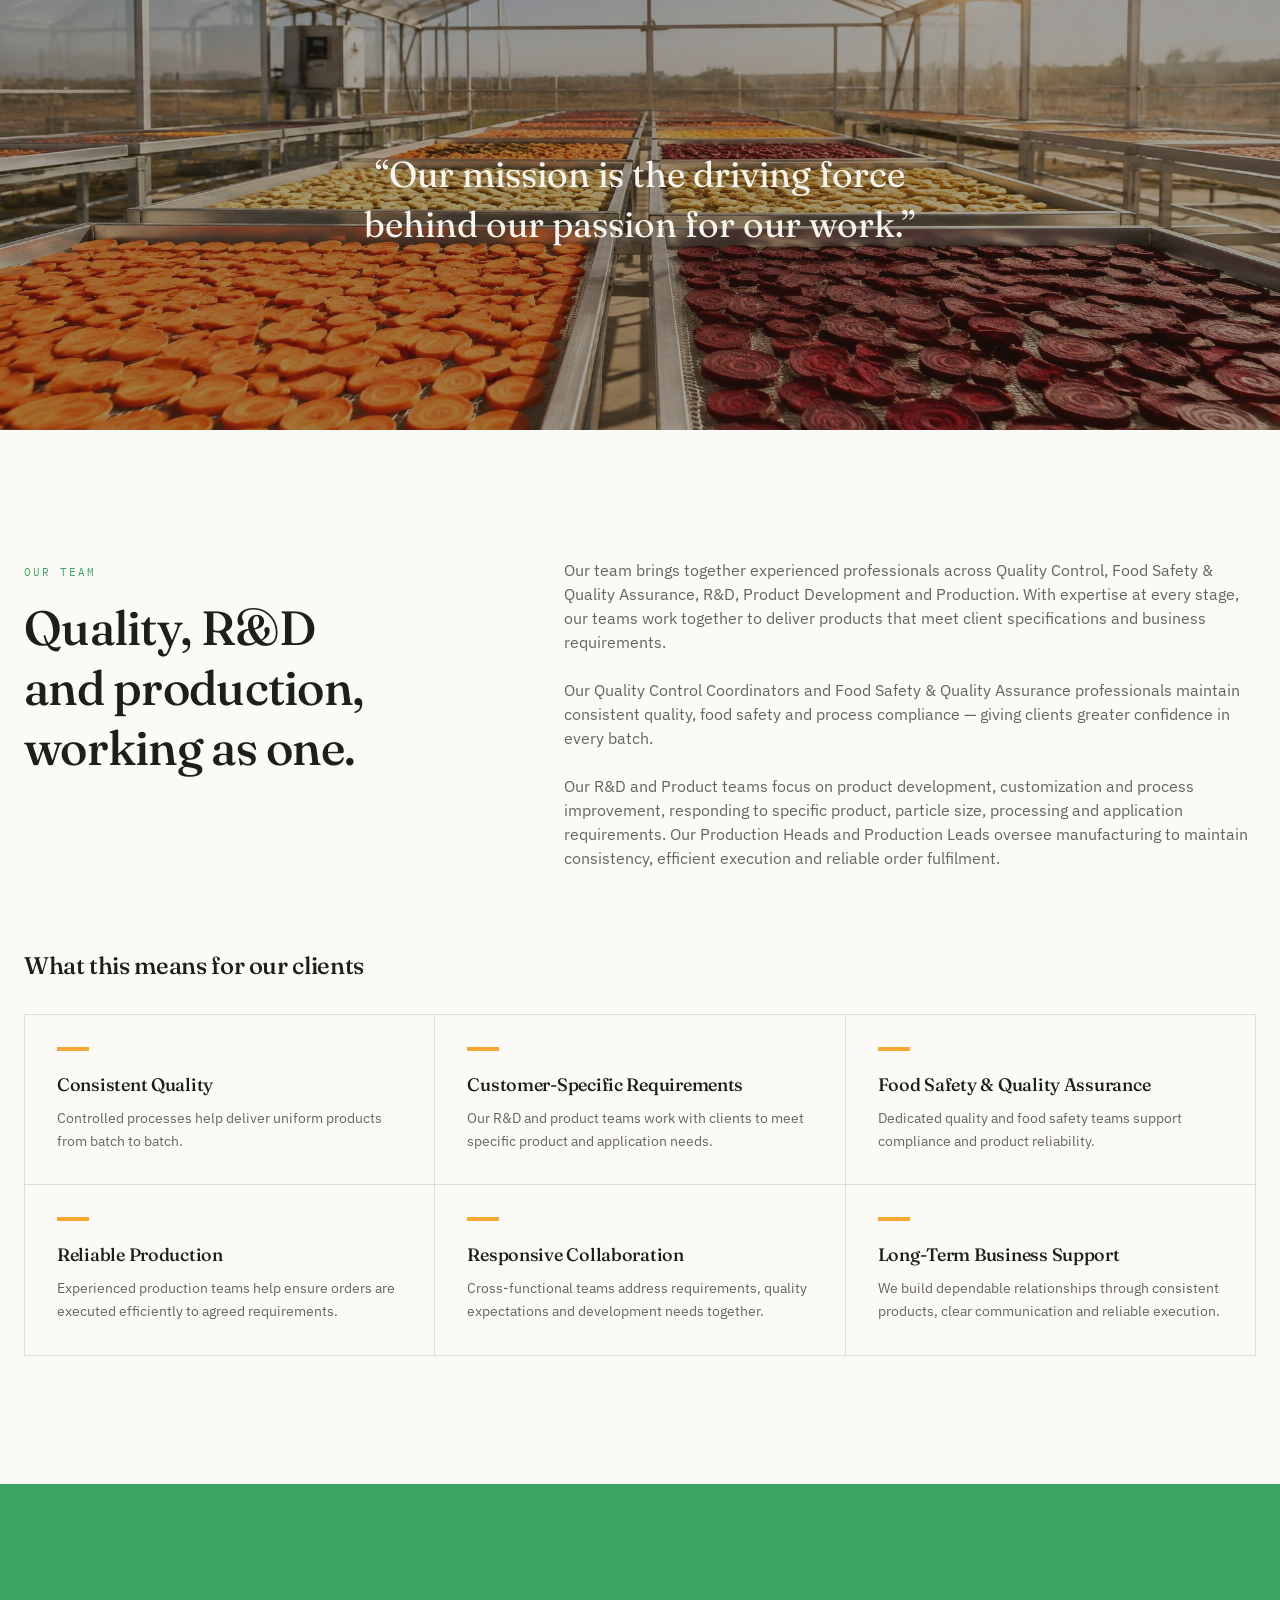
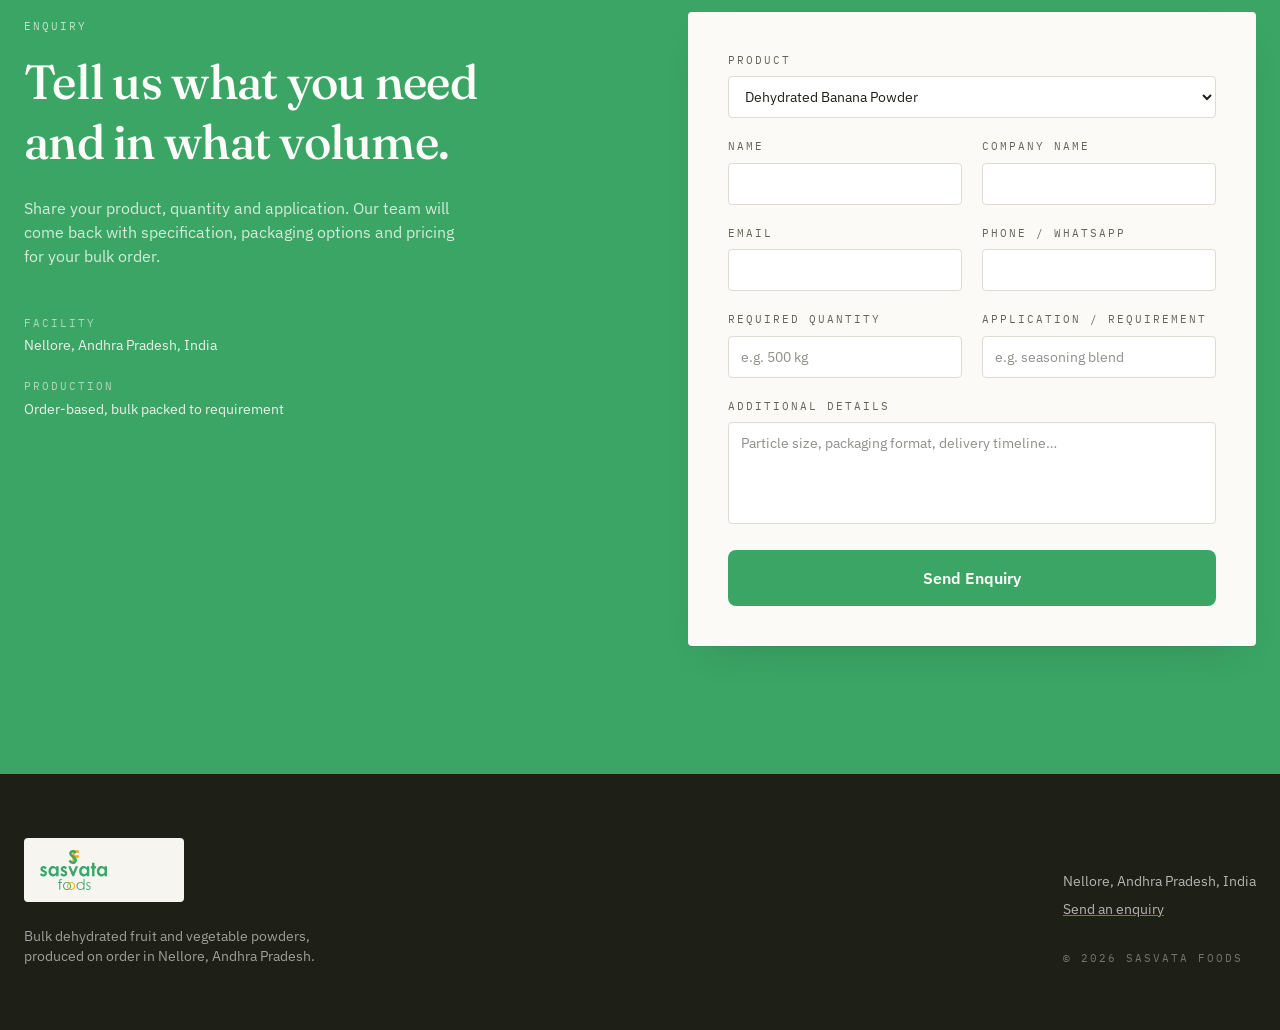
==== commit 1164db15: "Rebuild site from original markup and stylesheet for an exact match Co-Authored-By: Claude Sonnet 5." ====
--- a/index.html
+++ b/index.html
@@ -3,218 +3,18 @@
 <head>
 <meta charset="utf-8">
 <meta name="viewport" content="width=device-width, initial-scale=1">
-<title>Sasvata Foods — Bulk Dehydrated Fruit & Vegetable Powders</title>
-<meta name="description" content="Sasvata supplies bulk dehydrated fruit and vegetable powders to companies — produced on order in Nellore, Andhra Pradesh, batch tested to FSSAI standards.">
+<title>Sasvata Foods — Bulk Dehydrated Fruit &amp; Vegetable Powders</title>
+<meta name="description" content="Sasvata Foods supplies bulk dehydrated fruit and vegetable powders to companies from Nellore, Andhra Pradesh. FSSAI batch tested, no added colours or preservatives, produced on order."/>
+<link rel="icon" href="favicon.svg" type="image/svg+xml">
+<link rel="preconnect" href="https://fonts.googleapis.com">
+<link rel="preconnect" href="https://fonts.gstatic.com" crossorigin>
+<link rel="stylesheet" href="https://fonts.googleapis.com/css2?family=Fraunces:opsz,wght@9..144,400;9..144,500;9..144,600&family=IBM+Plex+Mono:wght@400;500&family=IBM+Plex+Sans:wght@400;500;600&display=swap">
 <link rel="stylesheet" href="styles.css">
 </head>
-<body id="top">
+<body><!--$--><div><header class="sticky top-0 z-50 border-b border-border bg-background/90 backdrop-blur-md"><div class="mx-auto flex h-20 max-w-7xl items-center justify-between px-6"><a href="#top" class="flex items-center"><img src="assets/sasvata-logo.svg" alt="Sasvata Foods" class="h-10 w-auto" width="418" height="249"/></a><nav class="hidden items-center gap-8 md:flex"><a href="#about" class="text-sm font-medium text-muted-foreground transition-colors hover:text-primary">About</a><a href="#products" class="text-sm font-medium text-muted-foreground transition-colors hover:text-primary">Products</a><a href="#process" class="text-sm font-medium text-muted-foreground transition-colors hover:text-primary">What We Do</a><a href="#team" class="text-sm font-medium text-muted-foreground transition-colors hover:text-primary">Our Team</a><a href="#enquiry" class="rounded-lg bg-primary px-5 py-2.5 text-sm font-semibold text-primary-foreground transition-colors hover:bg-primary/90">Send Enquiry</a></nav><a href="#enquiry" class="rounded-lg bg-primary px-4 py-2 text-sm font-semibold text-primary-foreground md:hidden">Enquiry</a></div></header><main><section id="top" class="relative isolate bg-soil"><img src="assets/hero-farmers-DnLnft6A.jpg" alt="Farmers harvesting fresh produce on farmland in Nellore, Andhra Pradesh" width="1920" height="1080" class="h-[78vh] min-h-[520px] w-full object-cover opacity-70"/><div class="absolute inset-0 bg-gradient-to-r from-soil/85 via-soil/55 to-transparent"></div><div class="absolute inset-0 flex items-center"><div class="mx-auto w-full max-w-7xl px-6"><div class="max-w-2xl animate-rise"><p class="eyebrow text-marigold">B2B Bulk Supply · Nellore, Andhra Pradesh</p><h1 class="mt-6 text-4xl leading-[1.05] text-soil-foreground text-balance md:text-6xl lg:text-7xl">The best of dry food powders, straight from the farm.</h1><p class="mt-6 max-w-xl text-lg text-soil-foreground/80">Sasvata supplies bulk dehydrated fruit and vegetable powders to companies — produced on order, batch tested to FSSAI standards, with nothing added.</p><a href="#enquiry" class="mt-10 inline-flex items-center rounded-lg bg-accent px-7 py-4 font-semibold text-accent-foreground transition-transform hover:-translate-y-0.5">Send Enquiry</a></div></div></div></section><section class="border-b border-border"><div class="mx-auto grid max-w-7xl grid-cols-1 sm:grid-cols-2 lg:grid-cols-4"><div class="px-6 py-12 lg:px-10 lg:border-r lg:border-border sm:border-r sm:border-border border-b border-border sm:last:border-b-0 lg:border-b-0"><span class="eyebrow text-primary">01</span><h3 class="mt-3 text-xl">100% Quality Tested</h3><p class="mt-3 text-sm leading-relaxed text-muted-foreground">Every batch is tested against FSSAI standards before it leaves our facility.</p></div><div class="px-6 py-12 lg:px-10 lg:border-r lg:border-border  border-b border-border sm:last:border-b-0 lg:border-b-0"><span class="eyebrow text-primary">02</span><h3 class="mt-3 text-xl">Cost Effective</h3><p class="mt-3 text-sm leading-relaxed text-muted-foreground">Competitive bulk pricing on every product, with no compromise on grade.</p></div><div class="px-6 py-12 lg:px-10 lg:border-r lg:border-border sm:border-r sm:border-border border-b border-border sm:last:border-b-0 lg:border-b-0"><span class="eyebrow text-primary">03</span><h3 class="mt-3 text-xl">100% Natural</h3><p class="mt-3 text-sm leading-relaxed text-muted-foreground">No added colours. No preservatives. No artificial sweeteners.</p></div><div class="px-6 py-12 lg:px-10   border-b border-border sm:last:border-b-0 lg:border-b-0"><span class="eyebrow text-primary">04</span><h3 class="mt-3 text-xl">From Farm to Factory</h3><p class="mt-3 text-sm leading-relaxed text-muted-foreground">We buy produce directly from farmers and move it in our own trucks.</p></div></div></section><section id="about"><div class="mx-auto max-w-7xl px-6 py-24 lg:py-32"><div class="grid items-start gap-16 lg:grid-cols-12"><div class="lg:col-span-5"><span class="eyebrow text-primary">About Sasvata</span><h2 class="mt-4 text-4xl leading-tight text-balance md:text-5xl">Best of dry food powders, built on regulatory discipline.</h2><img src="assets/powders-BUW0kBUW.jpg" alt="Bowls of dehydrated vegetable and fruit powders" loading="lazy" width="1408" height="1008" class="mt-10 w-full rounded-sm object-cover shadow-tray"/></div><div class="space-y-6 text-muted-foreground lg:col-span-7"><p>Sasvata offers the “Best of Dry Food Powders”. It was<!-- --> <span class="font-semibold text-foreground">Pagadala Praveen</span> who started the company in Nellore, Andhra Pradesh with the idea of dehydrating food powder. As a result, we created a seasonal business that would allow consumers to purchase large quantities of dried fruit and vegetable powder on the market.</p><p>As of today, most of our products are sold through wholesale order. In spite of the fact that we are a startup organization, we adhere to regulatory standards in terms of qualitative and quantitative values. Our products are of the highest quality and we provide excellent customer service.</p><p>We also strive to ensure that our prices are competitive. Our ultimate goal is to provide a healthy and sustainable choice for our clients. We offer end-to-end service that few can deliver on, and our product portfolio is among the most robust in the industry.</p><p class="border-l-2 border-accent pl-6 font-display text-xl text-foreground">We ensure 100% satisfaction guaranteed for our clients.</p><div class="grid gap-4 pt-4 sm:grid-cols-2"><div class="rounded-lg border border-primary/25 bg-primary/5 p-5"><span class="eyebrow text-primary">Trade Ready</span><h3 class="mt-2 text-xl">Import &amp; Export Licensed</h3><p class="mt-2 text-sm leading-relaxed">Sasvata Foods holds the licences required to serve domestic and international bulk buyers.</p></div><div class="rounded-lg border border-accent/40 bg-accent/10 p-5"><span class="eyebrow text-accent-foreground/70">Delivery Record</span><h3 class="mt-2 text-xl">3 × 40HC Containers</h3><p class="mt-2 text-sm leading-relaxed">Ginger supplied across three 40-foot high-cube container shipments.</p></div></div></div></div></div></section><section id="products" class="bg-soil py-24 text-soil-foreground lg:py-32"><div class="mx-auto max-w-7xl px-6"><div class="max-w-2xl"><span class="eyebrow text-marigold">Products</span><h2 class="mt-4 text-4xl text-soil-foreground md:text-5xl">Bulk powders, packed to your specification.</h2><p class="mt-5 text-soil-foreground/70">Particle size, packaging format and batch size are set by your requirement. Send an enquiry against any product below.</p></div><div class="mt-14 grid grid-cols-1 border border-white/10 sm:grid-cols-2 lg:grid-cols-3"><div class="group flex flex-col justify-between border-b border-r border-white/10"><div class="overflow-hidden"><img src="assets/product-banana-CihCUgUE.jpg" alt="Dehydrated Banana Powder — bulk dehydrated powder" loading="lazy" width="1024" height="768" class="aspect-[4/3] w-full object-cover transition-transform duration-500 group-hover:scale-105"/></div><div class="flex flex-1 flex-col p-8"><h3 class="text-2xl text-soil-foreground">Dehydrated Banana Powder</h3><p class="mt-2 text-sm text-soil-foreground/60">Mild, naturally sweet base powder</p><button type="button" class="mt-8 self-start border-b border-marigold/50 pb-1 font-mono text-[11px] uppercase tracking-[0.18em] text-marigold transition-colors hover:border-marigold">Send Enquiry</button></div></div><div class="group flex flex-col justify-between border-b border-r border-white/10"><div class="overflow-hidden"><img src="assets/product-carrot-Cbeo56iY.jpg" alt="Dehydrated Carrot Powder — bulk dehydrated powder" loading="lazy" width="1024" height="768" class="aspect-[4/3] w-full object-cover transition-transform duration-500 group-hover:scale-105"/></div><div class="flex flex-1 flex-col p-8"><h3 class="text-2xl text-soil-foreground">Dehydrated Carrot Powder</h3><p class="mt-2 text-sm text-soil-foreground/60">Beta-carotene rich, bright orange</p><button type="button" class="mt-8 self-start border-b border-marigold/50 pb-1 font-mono text-[11px] uppercase tracking-[0.18em] text-marigold transition-colors hover:border-marigold">Send Enquiry</button></div></div><div class="group flex flex-col justify-between border-b border-r border-white/10"><div class="overflow-hidden"><img src="assets/product-beetroot-iI-PK1A3.jpg" alt="Dehydrated Beetroot Powder — bulk dehydrated powder" loading="lazy" width="1024" height="768" class="aspect-[4/3] w-full object-cover transition-transform duration-500 group-hover:scale-105"/></div><div class="flex flex-1 flex-col p-8"><h3 class="text-2xl text-soil-foreground">Dehydrated Beetroot Powder</h3><p class="mt-2 text-sm text-soil-foreground/60">Deep natural colour, earthy sweetness</p><button type="button" class="mt-8 self-start border-b border-marigold/50 pb-1 font-mono text-[11px] uppercase tracking-[0.18em] text-marigold transition-colors hover:border-marigold">Send Enquiry</button></div></div><div class="group flex flex-col justify-between border-b border-r border-white/10"><div class="overflow-hidden"><img src="assets/product-ginger-DoCe0jym.jpg" alt="Dehydrated Ginger Powder — bulk dehydrated powder" loading="lazy" width="1024" height="768" class="aspect-[4/3] w-full object-cover transition-transform duration-500 group-hover:scale-105"/></div><div class="flex flex-1 flex-col p-8"><h3 class="text-2xl text-soil-foreground">Dehydrated Ginger Powder</h3><p class="mt-2 text-sm text-soil-foreground/60">Aromatic, pungent, spice grade</p><button type="button" class="mt-8 self-start border-b border-marigold/50 pb-1 font-mono text-[11px] uppercase tracking-[0.18em] text-marigold transition-colors hover:border-marigold">Send Enquiry</button></div></div><div class="group flex flex-col justify-between border-b border-r border-white/10"><div class="overflow-hidden"><img src="assets/product-moringa-BwWssY4j.jpg" alt="Moringa Powder — bulk dehydrated powder" loading="lazy" width="1024" height="768" class="aspect-[4/3] w-full object-cover transition-transform duration-500 group-hover:scale-105"/></div><div class="flex flex-1 flex-col p-8"><h3 class="text-2xl text-soil-foreground">Moringa Powder</h3><p class="mt-2 text-sm text-soil-foreground/60">Leaf powder, high nutritional value</p><button type="button" class="mt-8 self-start border-b border-marigold/50 pb-1 font-mono text-[11px] uppercase tracking-[0.18em] text-marigold transition-colors hover:border-marigold">Send Enquiry</button></div></div><div class="group flex flex-col justify-between border-b border-r border-white/10"><div class="overflow-hidden"><img src="assets/product-tomato-Ck8SYkhc.jpg" alt="Tomato Powder — bulk dehydrated powder" loading="lazy" width="1024" height="768" class="aspect-[4/3] w-full object-cover transition-transform duration-500 group-hover:scale-105"/></div><div class="flex flex-1 flex-col p-8"><h3 class="text-2xl text-soil-foreground">Tomato Powder</h3><p class="mt-2 text-sm text-soil-foreground/60">Tangy, lycopene rich</p><button type="button" class="mt-8 self-start border-b border-marigold/50 pb-1 font-mono text-[11px] uppercase tracking-[0.18em] text-marigold transition-colors hover:border-marigold">Send Enquiry</button></div></div><div class="group flex flex-col justify-between border-b border-r border-white/10"><div class="overflow-hidden"><img src="assets/product-onion-BC78MaUv.jpg" alt="Onion Powder — bulk dehydrated powder" loading="lazy" width="1024" height="768" class="aspect-[4/3] w-full object-cover transition-transform duration-500 group-hover:scale-105"/></div><div class="flex flex-1 flex-col p-8"><h3 class="text-2xl text-soil-foreground">Onion Powder</h3><p class="mt-2 text-sm text-soil-foreground/60">Savoury, free flowing</p><button type="button" class="mt-8 self-start border-b border-marigold/50 pb-1 font-mono text-[11px] uppercase tracking-[0.18em] text-marigold transition-colors hover:border-marigold">Send Enquiry</button></div></div></div></div></section><section id="process" class="py-24 lg:py-32"><div class="mx-auto max-w-6xl px-6"><div class="grid gap-6 md:grid-cols-2 md:items-end"><div><span class="eyebrow text-primary">What We Do</span><h2 class="mt-4 text-4xl leading-tight text-balance md:text-5xl">Seven stages between the field and your bulk order.</h2></div><p class="max-w-md text-lg leading-relaxed text-muted-foreground md:justify-self-end">Every order moves through the same disciplined line — from the farmer&#x27;s field to sieved, bulk-packed powder ready for dispatch.</p></div><ol class="mt-20 space-y-20 lg:space-y-28"><li class="scroll-mt-24"><div class="grid items-center gap-8 lg:grid-cols-2 lg:gap-16"><figure class="relative "><span class="absolute -top-4 left-6 z-10 flex h-14 w-14 items-center justify-center rounded-md border border-soil-foreground/20 bg-soil font-mono text-sm text-paper shadow-tray">01</span><img src="assets/nature-farming-jrodLKRU.jpg" alt="Fresh farm produce selected at source" loading="lazy" width="1600" height="912" class="aspect-[16/11] w-full rounded-lg object-cover shadow-tray "/></figure><div class=""><span class="eyebrow text-primary">Stage <!-- -->01</span><h3 class="mt-3 text-3xl leading-tight text-balance md:text-4xl">Selection</h3><p class="mt-4 text-lg leading-relaxed text-muted-foreground">We work directly with local farmers to select high-quality, fresh produce. Once quality meets our standards we purchase it and transport it from the farms to our processing facility in our own trucks — freshness kept intact from farm to factory.</p></div></div></li><li class="scroll-mt-24"><div class="grid items-center gap-8 lg:grid-cols-2 lg:gap-16"><figure class="relative lg:order-2"><span class="absolute -top-4 left-6 z-10 flex h-14 w-14 items-center justify-center rounded-md border border-soil-foreground/20 bg-soil font-mono text-sm text-paper shadow-tray">02</span><img src="assets/process-cleaning-9wQHcKBz.jpg" alt="Fresh produce being cleaned in a stainless-steel bubble washer" loading="lazy" width="1200" height="800" class="aspect-[16/11] w-full rounded-lg object-cover shadow-tray "/></figure><div class="lg:order-1"><span class="eyebrow text-primary">Stage <!-- -->02</span><h3 class="mt-3 text-3xl leading-tight text-balance md:text-4xl">Cleaning</h3><p class="mt-4 text-lg leading-relaxed text-muted-foreground">Produce is meticulously washed in a bubble washer to eliminate dirt, pesticides and other impurities.</p></div></div></li><li class="scroll-mt-24"><div class="grid items-center gap-8 lg:grid-cols-2 lg:gap-16"><figure class="relative "><span class="absolute -top-4 left-6 z-10 flex h-14 w-14 items-center justify-center rounded-md border border-soil-foreground/20 bg-soil font-mono text-sm text-paper shadow-tray">03</span><img src="assets/process-cutting-NIABHU8X.jpg" alt="Fresh ginger and vegetables being peeled and cut uniformly" loading="lazy" width="1200" height="800" class="aspect-[16/11] w-full rounded-lg object-cover shadow-tray "/></figure><div class=""><span class="eyebrow text-primary">Stage <!-- -->03</span><h3 class="mt-3 text-3xl leading-tight text-balance md:text-4xl">Peeling and Cutting</h3><p class="mt-4 text-lg leading-relaxed text-muted-foreground">Depending on the fruit or vegetable, produce is peeled and cut into uniform pieces to allow even drying. In some cases peeling is omitted.</p></div></div></li><li class="scroll-mt-24"><div class="grid items-center gap-8 lg:grid-cols-2 lg:gap-16"><figure class="relative lg:order-2"><span class="absolute -top-4 left-6 z-10 flex h-14 w-14 items-center justify-center rounded-md border border-soil-foreground/20 bg-soil font-mono text-sm text-paper shadow-tray">04</span><img src="assets/electric-dehydration-unit-ZQS6lzjb.jpg" alt="Electric tray dehydration unit drying sliced produce" loading="lazy" width="1600" height="912" class="aspect-[16/11] w-full rounded-lg object-cover shadow-tray "/></figure><div class="lg:order-1"><span class="eyebrow text-primary">Stage <!-- -->04</span><h3 class="mt-3 text-3xl leading-tight text-balance md:text-4xl">Dehydration</h3><p class="mt-4 text-lg leading-relaxed text-muted-foreground">Prepared pieces are dried using the method best suited to the produce and the season.</p></div></div><div class="mt-10 grid gap-4 md:grid-cols-2"><div class="rounded-lg border-l-4 border-primary bg-card p-6 shadow-tray"><span class="eyebrow text-primary">Solar Drying</span><p class="mt-3 text-sm leading-relaxed text-muted-foreground">Advanced solar drying naturally preserves freshness, flavour, colour and nutritional value. Controlled drying gently removes moisture using clean solar energy, extending shelf life while reducing the need for artificial preservatives.</p></div><div class="rounded-lg border-l-4 border-primary bg-card p-6 shadow-tray"><span class="eyebrow text-primary">Electric Drying</span><p class="mt-3 text-sm leading-relaxed text-muted-foreground">Carefully controlled temperature and airflow gently remove moisture while maintaining natural flavour, colour, texture and nutrition — giving safe, hygienic, consistent output all year round, whatever the weather.</p></div></div></li><li class="scroll-mt-24"><div class="grid items-center gap-8 lg:grid-cols-2 lg:gap-16"><figure class="relative "><span class="absolute -top-4 left-6 z-10 flex h-14 w-14 items-center justify-center rounded-md border border-soil-foreground/20 bg-soil font-mono text-sm text-paper shadow-tray">05</span><img src="assets/powders-BUW0kBUW.jpg" alt="Finely ground dehydrated fruit and vegetable powders" loading="lazy" width="1600" height="912" class="aspect-[16/11] w-full rounded-lg object-cover shadow-tray "/></figure><div class=""><span class="eyebrow text-primary">Stage <!-- -->05</span><h3 class="mt-3 text-3xl leading-tight text-balance md:text-4xl">Grinding</h3><p class="mt-4 text-lg leading-relaxed text-muted-foreground">Dried fruits, vegetables and grains are finely ground in hygienic, controlled conditions for a consistent texture and particle size, suitable for powders, food ingredients and varied applications.</p></div></div></li><li class="scroll-mt-24"><div class="grid items-center gap-8 lg:grid-cols-2 lg:gap-16"><figure class="relative lg:order-2"><span class="absolute -top-4 left-6 z-10 flex h-14 w-14 items-center justify-center rounded-md border border-soil-foreground/20 bg-soil font-mono text-sm text-paper shadow-tray">06</span><img src="assets/process-packing-storage-ycNGy_fP.jpg" alt="Dehydrated powder being sieved and packed into bulk bags" loading="lazy" width="1600" height="912" class="aspect-[16/11] w-full rounded-lg object-cover shadow-tray "/></figure><div class="lg:order-1"><span class="eyebrow text-primary">Stage <!-- -->06</span><h3 class="mt-3 text-3xl leading-tight text-balance md:text-4xl">Sieving and Packaging</h3><p class="mt-4 text-lg leading-relaxed text-muted-foreground">After grinding, the product is sieved to a uniform particle size according to each client&#x27;s specification, then bulk packed in the sizes and formats that suit safe handling, storage and transportation.</p></div></div></li><li class="scroll-mt-24"><div class="grid items-center gap-8 lg:grid-cols-2 lg:gap-16"><figure class="relative "><span class="absolute -top-4 left-6 z-10 flex h-14 w-14 items-center justify-center rounded-md border border-soil-foreground/20 bg-soil font-mono text-sm text-paper shadow-tray">07</span><img src="assets/process-packing-storage-ycNGy_fP.jpg" alt="Bulk powder packages stored on pallets ready for dispatch" loading="lazy" width="1600" height="912" class="aspect-[16/11] w-full rounded-lg object-cover shadow-tray object-right"/></figure><div class=""><span class="eyebrow text-primary">Stage <!-- -->07</span><h3 class="mt-3 text-3xl leading-tight text-balance md:text-4xl">Storage</h3><p class="mt-4 text-lg leading-relaxed text-muted-foreground">We follow an order-based production model rather than holding long-term inventory. Finished product is held briefly in a clean, cool, dry environment to preserve quality and freshness until dispatch.</p></div></div></li></ol><div class="mt-4 grid gap-5 sm:grid-cols-3"><div class="rounded-lg border-t-4 border-primary bg-primary/5 p-8 shadow-tray"><span class="font-mono text-3xl text-primary">01</span><h4 class="mt-6 text-xl">Prepare on Order</h4><p class="mt-3 text-sm leading-relaxed text-muted-foreground">Production runs against your order, not against our shelf.</p></div><div class="rounded-lg border-t-4 border-accent bg-accent/10 p-8 shadow-tray"><span class="font-mono text-3xl text-accent-foreground/70">02</span><h4 class="mt-6 text-xl">Nothing Added</h4><p class="mt-3 text-sm leading-relaxed text-muted-foreground">No added colours, preservatives or artificial sweetness.</p></div><div class="rounded-lg border-t-4 border-soil bg-soil p-8 text-soil-foreground shadow-tray"><span class="font-mono text-3xl text-marigold">03</span><h4 class="mt-6 text-xl text-soil-foreground">Flexible Bulk Packing</h4><p class="mt-3 text-sm leading-relaxed text-soil-foreground/70">Packaging sizes and formats tailored to each customer.</p></div></div></div></section><section class="relative isolate bg-soil"><img src="assets/mission-drying-FBrNXiRd.jpg" alt="Trays of sliced fruits and vegetables drying under sunlight" loading="lazy" width="1920" height="800" class="h-[320px] w-full object-cover opacity-60 md:h-[460px]"/><div class="absolute inset-0 flex items-center justify-center px-6"><p class="max-w-3xl text-center font-display text-2xl leading-snug text-soil-foreground text-balance md:text-4xl">“Our mission is the driving force behind our passion for our work.”</p></div></section><section id="team" class="py-24 lg:py-32"><div class="mx-auto max-w-7xl px-6"><div class="grid gap-16 lg:grid-cols-12"><div class="lg:col-span-5"><span class="eyebrow text-primary">Our Team</span><h2 class="mt-4 text-4xl leading-tight text-balance md:text-5xl">Quality, R&amp;D and production, working as one.</h2></div><div class="space-y-6 text-muted-foreground lg:col-span-7"><p>Our team brings together experienced professionals across Quality Control, Food Safety &amp; Quality Assurance, R&amp;D, Product Development and Production. With expertise at every stage, our teams work together to deliver products that meet client specifications and business requirements.</p><p>Our Quality Control Coordinators and Food Safety &amp; Quality Assurance professionals maintain consistent quality, food safety and process compliance — giving clients greater confidence in every batch.</p><p>Our R&amp;D and Product teams focus on product development, customization and process improvement, responding to specific product, particle size, processing and application requirements. Our Production Heads and Production Leads oversee manufacturing to maintain consistency, efficient execution and reliable order fulfilment.</p></div></div><h3 class="mt-20 text-2xl">What this means for our clients</h3><div class="mt-8 grid gap-px border border-border bg-border sm:grid-cols-2 lg:grid-cols-3"><div class="bg-background p-8"><span class="block h-1 w-8 bg-accent"></span><h4 class="mt-5 text-lg">Consistent Quality</h4><p class="mt-2 text-sm leading-relaxed text-muted-foreground">Controlled processes help deliver uniform products from batch to batch.</p></div><div class="bg-background p-8"><span class="block h-1 w-8 bg-accent"></span><h4 class="mt-5 text-lg">Customer-Specific Requirements</h4><p class="mt-2 text-sm leading-relaxed text-muted-foreground">Our R&amp;D and product teams work with clients to meet specific product and application needs.</p></div><div class="bg-background p-8"><span class="block h-1 w-8 bg-accent"></span><h4 class="mt-5 text-lg">Food Safety &amp; Quality Assurance</h4><p class="mt-2 text-sm leading-relaxed text-muted-foreground">Dedicated quality and food safety teams support compliance and product reliability.</p></div><div class="bg-background p-8"><span class="block h-1 w-8 bg-accent"></span><h4 class="mt-5 text-lg">Reliable Production</h4><p class="mt-2 text-sm leading-relaxed text-muted-foreground">Experienced production teams help ensure orders are executed efficiently to agreed requirements.</p></div><div class="bg-background p-8"><span class="block h-1 w-8 bg-accent"></span><h4 class="mt-5 text-lg">Responsive Collaboration</h4><p class="mt-2 text-sm leading-relaxed text-muted-foreground">Cross-functional teams address requirements, quality expectations and development needs together.</p></div><div class="bg-background p-8"><span class="block h-1 w-8 bg-accent"></span><h4 class="mt-5 text-lg">Long-Term Business Support</h4><p class="mt-2 text-sm leading-relaxed text-muted-foreground">We build dependable relationships through consistent products, clear communication and reliable execution.</p></div></div></div></section><section id="enquiry" class="bg-primary py-24 text-primary-foreground lg:py-32"><div class="mx-auto grid max-w-7xl gap-16 px-6 lg:grid-cols-2 lg:gap-24"><div><span class="eyebrow text-primary-foreground/70">Enquiry</span><h2 class="mt-4 text-4xl leading-tight text-primary-foreground text-balance md:text-5xl">Tell us what you need and in what volume.</h2><p class="mt-6 max-w-md text-primary-foreground/80">Share your product, quantity and application. Our team will come back with specification, packaging options and pricing for your bulk order.</p><dl class="mt-12 space-y-6 text-sm"><div><dt class="eyebrow text-primary-foreground/60">Facility</dt><dd class="mt-1 text-primary-foreground/90">Nellore, Andhra Pradesh, India</dd></div><div><dt class="eyebrow text-primary-foreground/60">Production</dt><dd class="mt-1 text-primary-foreground/90">Order-based, bulk packed to requirement</dd></div></dl></div><div class="rounded-sm bg-background p-8 text-foreground shadow-tray md:p-10"><form class="grid gap-5 md:grid-cols-2"><div class="md:col-span-2"><label for="product" class="eyebrow block text-muted-foreground">Product</label><select id="product" class="w-full rounded-sm border border-input bg-card px-3 py-2.5 text-sm outline-none focus:border-primary focus:ring-1 focus:ring-primary mt-2"><option value="Dehydrated Banana Powder" selected="">Dehydrated Banana Powder</option><option value="Dehydrated Carrot Powder">Dehydrated Carrot Powder</option><option value="Dehydrated Beetroot Powder">Dehydrated Beetroot Powder</option><option value="Dehydrated Ginger Powder">Dehydrated Ginger Powder</option><option value="Moringa Powder">Moringa Powder</option><option value="Tomato Powder">Tomato Powder</option><option value="Onion Powder">Onion Powder</option></select></div><div><label for="name" class="eyebrow block text-muted-foreground">Name</label><input id="name" required="" class="w-full rounded-sm border border-input bg-card px-3 py-2.5 text-sm outline-none focus:border-primary focus:ring-1 focus:ring-primary mt-2"/></div><div><label for="company" class="eyebrow block text-muted-foreground">Company Name</label><input id="company" required="" class="w-full rounded-sm border border-input bg-card px-3 py-2.5 text-sm outline-none focus:border-primary focus:ring-1 focus:ring-primary mt-2"/></div><div><label for="email" class="eyebrow block text-muted-foreground">Email</label><input id="email" type="email" required="" class="w-full rounded-sm border border-input bg-card px-3 py-2.5 text-sm outline-none focus:border-primary focus:ring-1 focus:ring-primary mt-2"/></div><div><label for="phone" class="eyebrow block text-muted-foreground">Phone / WhatsApp</label><input id="phone" type="tel" required="" class="w-full rounded-sm border border-input bg-card px-3 py-2.5 text-sm outline-none focus:border-primary focus:ring-1 focus:ring-primary mt-2"/></div><div><label for="quantity" class="eyebrow block text-muted-foreground">Required Quantity</label><input id="quantity" required="" placeholder="e.g. 500 kg" class="w-full rounded-sm border border-input bg-card px-3 py-2.5 text-sm outline-none focus:border-primary focus:ring-1 focus:ring-primary mt-2"/></div><div><label for="application" class="eyebrow block text-muted-foreground">Application / Requirement</label><input id="application" placeholder="e.g. seasoning blend" class="w-full rounded-sm border border-input bg-card px-3 py-2.5 text-sm outline-none focus:border-primary focus:ring-1 focus:ring-primary mt-2"/></div><div class="md:col-span-2"><label for="details" class="eyebrow block text-muted-foreground">Additional Details</label><textarea id="details" rows="4" placeholder="Particle size, packaging format, delivery timeline…" class="w-full rounded-sm border border-input bg-card px-3 py-2.5 text-sm outline-none focus:border-primary focus:ring-1 focus:ring-primary mt-2 resize-none"></textarea></div><div class="md:col-span-2"><button type="submit" class="w-full rounded-lg bg-primary py-4 font-semibold text-primary-foreground transition-colors hover:bg-primary/90">Send Enquiry</button></div></form></div></div></section></main><footer class="bg-soil py-16 text-soil-foreground"><div class="mx-auto flex max-w-7xl flex-col gap-10 px-6 md:flex-row md:items-end md:justify-between"><div><div class="w-40 rounded-sm bg-soil-foreground px-4 py-3"><img src="assets/sasvata-logo.svg" alt="Sasvata Foods" class="h-10 w-auto" width="418" height="249"/></div><p class="mt-6 max-w-xs text-sm text-soil-foreground/60">Bulk dehydrated fruit and vegetable powders, produced on order in Nellore, Andhra Pradesh.</p></div><div class="space-y-2 text-sm text-soil-foreground/70"><p>Nellore, Andhra Pradesh, India</p><p><a href="#enquiry" class="underline decoration-marigold/60 hover:text-marigold">Send an enquiry</a></p><p class="pt-6 font-mono text-[11px] uppercase tracking-[0.18em] text-soil-foreground/40">© <!-- -->2026<!-- --> Sasvata Foods</p></div></div></footer></div><!--/$--><section aria-label="Notifications alt+T" tabindex="-1" aria-live="polite" aria-relevant="additions text" aria-atomic="false"></section>
 
-<header class="site">
-  <div class="wrap">
-    <a href="#top"><img src="assets/sasvata-logo.svg" alt="Sasvata Foods"></a>
-    <nav>
-      <a href="#about">About</a>
-      <a href="#products">Products</a>
-      <a href="#process">What We Do</a>
-      <a href="#team">Our Team</a>
-      <a href="#enquiry" class="btn">Send Enquiry</a>
-    </nav>
-  </div>
-</header>
 
-<main>
-  <section class="hero">
-    <div class="wrap">
-      <p class="eyebrow">B2B Bulk Supply · Nellore, Andhra Pradesh</p>
-      <h1>The best of dry food powders, straight from the farm.</h1>
-      <p>Sasvata supplies bulk dehydrated fruit and vegetable powders to companies — produced on order, batch tested to FSSAI standards, with nothing added.</p>
-      <a href="#enquiry" class="btn btn-gold">Send Enquiry</a>
-    </div>
-  </section>
 
-  <section class="features">
-    <div class="wrap">
-      <div class="feature"><span class="num">01</span><h3>100% Quality Tested</h3><p>Every batch is tested against FSSAI standards before it leaves our facility.</p></div>
-      <div class="feature"><span class="num">02</span><h3>Cost Effective</h3><p>Competitive bulk pricing on every product, with no compromise on grade.</p></div>
-      <div class="feature"><span class="num">03</span><h3>100% Natural</h3><p>No added colours. No preservatives. No artificial sweeteners.</p></div>
-      <div class="feature"><span class="num">04</span><h3>From Farm to Factory</h3><p>We buy produce directly from farmers and move it in our own trucks.</p></div>
-    </div>
-  </section>
-
-  <section id="about">
-    <div class="wrap about-grid">
-      <div>
-        <p class="eyebrow">About Sasvata</p>
-        <h2>Best of dry food powders, built on regulatory discipline.</h2>
-        <img src="assets/powders-BUW0kBUW.jpg" alt="Bowls of dehydrated vegetable and fruit powders" loading="lazy">
-      </div>
-      <div class="about-copy">
-        <p>Sasvata offers the “Best of Dry Food Powders”. It was <strong>Pagadala Praveen</strong> who started the company in Nellore, Andhra Pradesh with the idea of dehydrating food powder. As a result, we created a seasonal business that would allow consumers to purchase large quantities of dried fruit and vegetable powder on the market.</p>
-        <p>As of today, most of our products are sold through wholesale order. In spite of the fact that we are a startup organization, we adhere to regulatory standards in terms of qualitative and quantitative values. Our products are of the highest quality and we provide excellent customer service.</p>
-        <p>We also strive to ensure that our prices are competitive. Our ultimate goal is to provide a healthy and sustainable choice for our clients. We offer end-to-end service that few can deliver on, and our product portfolio is among the most robust in the industry.</p>
-        <p class="quote">We ensure 100% satisfaction guaranteed for our clients.</p>
-        <div class="facts">
-          <div class="fact"><p class="eyebrow">Trade Ready</p><h3>Import &amp; Export Licensed</h3><p>Sasvata Foods holds the licences required to serve domestic and international bulk buyers.</p></div>
-          <div class="fact gold"><p class="eyebrow">Delivery Record</p><h3>3 × 40HC Containers</h3><p>Ginger supplied across three 40-foot high-cube container shipments.</p></div>
-        </div>
-      </div>
-    </div>
-  </section>
-
-  <section id="products" class="on-dark">
-    <div class="wrap">
-      <p class="eyebrow">Products</p>
-      <h2>Bulk powders, packed to your specification.</h2>
-      <p class="lead">Particle size, packaging format and batch size are set by your requirement. Send an enquiry against any product below.</p>
-      <div class="products">
-        <article class="product"><img src="assets/product-banana-CihCUgUE.jpg" alt="Dehydrated Banana Powder — bulk dehydrated powder" loading="lazy"><h3>Dehydrated Banana Powder</h3><p>Mild, naturally sweet base powder</p><a href="#enquiry" data-product="Dehydrated Banana Powder">SEND ENQUIRY</a></article>
-        <article class="product"><img src="assets/product-carrot-Cbeo56iY.jpg" alt="Dehydrated Carrot Powder — bulk dehydrated powder" loading="lazy"><h3>Dehydrated Carrot Powder</h3><p>Beta-carotene rich, bright orange</p><a href="#enquiry" data-product="Dehydrated Carrot Powder">SEND ENQUIRY</a></article>
-        <article class="product"><img src="assets/product-beetroot-iI-PK1A3.jpg" alt="Dehydrated Beetroot Powder — bulk dehydrated powder" loading="lazy"><h3>Dehydrated Beetroot Powder</h3><p>Deep natural colour, earthy sweetness</p><a href="#enquiry" data-product="Dehydrated Beetroot Powder">SEND ENQUIRY</a></article>
-        <article class="product"><img src="assets/product-ginger-DoCe0jym.jpg" alt="Dehydrated Ginger Powder — bulk dehydrated powder" loading="lazy"><h3>Dehydrated Ginger Powder</h3><p>Aromatic, pungent, spice grade</p><a href="#enquiry" data-product="Dehydrated Ginger Powder">SEND ENQUIRY</a></article>
-        <article class="product"><img src="assets/product-moringa-BwWssY4j.jpg" alt="Moringa Powder — bulk dehydrated powder" loading="lazy"><h3>Moringa Powder</h3><p>Leaf powder, high nutritional value</p><a href="#enquiry" data-product="Moringa Powder">SEND ENQUIRY</a></article>
-        <article class="product"><img src="assets/product-tomato-Ck8SYkhc.jpg" alt="Tomato Powder — bulk dehydrated powder" loading="lazy"><h3>Tomato Powder</h3><p>Tangy, lycopene rich</p><a href="#enquiry" data-product="Tomato Powder">SEND ENQUIRY</a></article>
-        <article class="product"><img src="assets/product-onion-BC78MaUv.jpg" alt="Onion Powder — bulk dehydrated powder" loading="lazy"><h3>Onion Powder</h3><p>Savoury, free flowing</p><a href="#enquiry" data-product="Onion Powder">SEND ENQUIRY</a></article>
-      </div>
-    </div>
-  </section>
-
-  <section id="process">
-    <div class="wrap">
-      <p class="eyebrow">What We Do</p>
-      <h2>Seven stages between the field and your bulk order.</h2>
-      <p class="lead">Every order moves through the same disciplined line — from the farmer's field to sieved, bulk-packed powder ready for dispatch.</p>
-
-      <div class="stage">
-        <div><p class="eyebrow">Stage 01</p><h3>Selection</h3><p>We work directly with local farmers to select high-quality, fresh produce. Once quality meets our standards we purchase it and transport it from the farms to our processing facility in our own trucks — freshness kept intact from farm to factory.</p></div>
-        <div class="stage-img"><span class="badge">01</span><img src="assets/nature-farming-jrodLKRU.jpg" alt="Fresh farm produce selected at source" loading="lazy"></div>
-      </div>
-      <div class="stage">
-        <div><p class="eyebrow">Stage 02</p><h3>Cleaning</h3><p>Produce is meticulously washed in a bubble washer to eliminate dirt, pesticides and other impurities.</p></div>
-        <div class="stage-img"><span class="badge">02</span><img src="assets/process-cleaning-9wQHcKBz.jpg" alt="Fresh produce being cleaned in a stainless-steel bubble washer" loading="lazy"></div>
-      </div>
-      <div class="stage">
-        <div><p class="eyebrow">Stage 03</p><h3>Peeling and Cutting</h3><p>Depending on the fruit or vegetable, produce is peeled and cut into uniform pieces to allow even drying. In some cases peeling is omitted.</p></div>
-        <div class="stage-img"><span class="badge">03</span><img src="assets/process-cutting-NIABHU8X.jpg" alt="Fresh ginger and vegetables being peeled and cut uniformly" loading="lazy"></div>
-      </div>
-      <div class="stage">
-        <div>
-          <p class="eyebrow">Stage 04</p><h3>Dehydration</h3>
-          <p>Prepared pieces are dried using the method best suited to the produce and the season.</p>
-          <div class="drying">
-            <div><h4>SOLAR DRYING</h4><p>Advanced solar drying naturally preserves freshness, flavour, colour and nutritional value. Controlled drying gently removes moisture using clean solar energy, extending shelf life while reducing the need for artificial preservatives.</p></div>
-            <div><h4>ELECTRIC DRYING</h4><p>Carefully controlled temperature and airflow gently remove moisture while maintaining natural flavour, colour, texture and nutrition — giving safe, hygienic, consistent output all year round, whatever the weather.</p></div>
-          </div>
-        </div>
-        <div class="stage-img"><span class="badge">04</span><img src="assets/electric-dehydration-unit-ZQS6lzjb.jpg" alt="Electric tray dehydration unit drying sliced produce" loading="lazy"></div>
-      </div>
-      <div class="stage">
-        <div><p class="eyebrow">Stage 05</p><h3>Grinding</h3><p>Dried fruits, vegetables and grains are finely ground in hygienic, controlled conditions for a consistent texture and particle size, suitable for powders, food ingredients and varied applications.</p></div>
-        <div class="stage-img"><span class="badge">05</span><img src="assets/powders-BUW0kBUW.jpg" alt="Finely ground dehydrated fruit and vegetable powders" loading="lazy"></div>
-      </div>
-      <div class="stage">
-        <div><p class="eyebrow">Stage 06</p><h3>Sieving and Packaging</h3><p>After grinding, the product is sieved to a uniform particle size according to each client's specification, then bulk packed in the sizes and formats that suit safe handling, storage and transportation.</p></div>
-        <div class="stage-img"><span class="badge">06</span><img src="assets/process-packing-storage-ycNGy_fP.jpg" alt="Dehydrated powder being sieved and packed into bulk bags" loading="lazy"></div>
-      </div>
-      <div class="stage">
-        <div><p class="eyebrow">Stage 07</p><h3>Storage</h3><p>We follow an order-based production model rather than holding long-term inventory. Finished product is held briefly in a clean, cool, dry environment to preserve quality and freshness until dispatch.</p></div>
-        <div class="stage-img"><span class="badge">07</span><img src="assets/process-packing-storage-ycNGy_fP.jpg" alt="Bulk powder packages stored on pallets ready for dispatch" loading="lazy"></div>
-      </div>
-
-      <div class="pillars">
-        <div class="pillar"><span class="num">01</span><h3>Prepare on Order</h3><p>Production runs against your order, not against our shelf.</p></div>
-        <div class="pillar"><span class="num">02</span><h3>Nothing Added</h3><p>No added colours, preservatives or artificial sweetness.</p></div>
-        <div class="pillar"><span class="num">03</span><h3>Flexible Bulk Packing</h3><p>Packaging sizes and formats tailored to each customer.</p></div>
-      </div>
-    </div>
-  </section>
-
-  <section class="mission">
-    <div class="wrap"><blockquote>“Our mission is the driving force behind our passion for our work.”</blockquote></div>
-  </section>
-
-  <section id="team" class="team">
-    <div class="wrap">
-      <div class="team-grid">
-        <div><p class="eyebrow">Our Team</p><h2>Quality, R&amp;D and production, working as one.</h2></div>
-        <div>
-          <p>Our team brings together experienced professionals across Quality Control, Food Safety &amp; Quality Assurance, R&amp;D, Product Development and Production. With expertise at every stage, our teams work together to deliver products that meet client specifications and business requirements.</p>
-          <p>Our Quality Control Coordinators and Food Safety &amp; Quality Assurance professionals maintain consistent quality, food safety and process compliance — giving clients greater confidence in every batch.</p>
-          <p>Our R&amp;D and Product teams focus on product development, customization and process improvement, responding to specific product, particle size, processing and application requirements. Our Production Heads and Production Leads oversee manufacturing to maintain consistency, efficient execution and reliable order fulfilment.</p>
-        </div>
-      </div>
-      <h3 class="sub">What this means for our clients</h3>
-      <div class="benefits">
-        <div class="benefit"><h4>Consistent Quality</h4><p>Controlled processes help deliver uniform products from batch to batch.</p></div>
-        <div class="benefit"><h4>Customer-Specific Requirements</h4><p>Our R&amp;D and product teams work with clients to meet specific product and application needs.</p></div>
-        <div class="benefit"><h4>Food Safety &amp; Quality Assurance</h4><p>Dedicated quality and food safety teams support compliance and product reliability.</p></div>
-        <div class="benefit"><h4>Reliable Production</h4><p>Experienced production teams help ensure orders are executed efficiently to agreed requirements.</p></div>
-        <div class="benefit"><h4>Responsive Collaboration</h4><p>Cross-functional teams address requirements, quality expectations and development needs together.</p></div>
-        <div class="benefit"><h4>Long-Term Business Support</h4><p>We build dependable relationships through consistent products, clear communication and reliable execution.</p></div>
-      </div>
-    </div>
-  </section>
-
-  <section id="enquiry" class="enquiry">
-    <div class="wrap enq-grid">
-      <div>
-        <p class="eyebrow">Enquiry</p>
-        <h2>Tell us what you need and in what volume.</h2>
-        <p class="lead">Share your product, quantity and application. Our team will come back with specification, packaging options and pricing for your bulk order.</p>
-        <dl class="meta">
-          <dt>FACILITY</dt><dd>Nellore, Andhra Pradesh, India</dd>
-          <dt>PRODUCTION</dt><dd>Order-based, bulk packed to requirement</dd>
-        </dl>
-      </div>
-      <form id="enquiry-form">
-        <label class="full">Product
-          <select name="product" id="product">
-            <option>Dehydrated Banana Powder</option>
-            <option>Dehydrated Carrot Powder</option>
-            <option>Dehydrated Beetroot Powder</option>
-            <option>Dehydrated Ginger Powder</option>
-            <option>Moringa Powder</option>
-            <option>Tomato Powder</option>
-            <option>Onion Powder</option>
-          </select>
-        </label>
-        <label>Name<input name="name" required></label>
-        <label>Company name<input name="company" required></label>
-        <label>Email<input name="email" type="email" required></label>
-        <label>Phone / WhatsApp<input name="phone" type="tel" required></label>
-        <label>Required quantity<input name="quantity" placeholder="e.g. 500 kg" required></label>
-        <label>Application / requirement<input name="application" placeholder="e.g. seasoning blend"></label>
-        <label class="full">Additional details<textarea name="details" rows="4" placeholder="Particle size, packaging format, delivery timeline…"></textarea></label>
-        <button class="btn full" type="submit">Send Enquiry</button>
-        <p id="thanks">Thank you — we've received your enquiry and will be in touch shortly.</p>
-      </form>
-    </div>
-  </section>
-</main>
-
-<footer>
-  <div class="wrap">
-    <div class="top">
-      <div><img src="assets/sasvata-logo.svg" alt="Sasvata Foods"><p>Bulk dehydrated fruit and vegetable powders, produced on order in Nellore, Andhra Pradesh.</p></div>
-      <div><p>Nellore, Andhra Pradesh, India</p><p style="margin-top:1rem"><a href="#enquiry" style="color:var(--marigold)">Send an enquiry</a></p></div>
-    </div>
-    <p class="copy">© 2026 SASVATA FOODS</p>
-  </div>
-</footer>
-
-<script>
-  // Pre-select the product when "Send Enquiry" is clicked on a product card
-  document.querySelectorAll('[data-product]').forEach(function (a) {
-    a.addEventListener('click', function () {
-      document.getElementById('product').value = a.dataset.product;
-    });
-  });
-  // No backend is wired up yet: replace this handler with a POST to your endpoint (Firebase, Formspree, etc.)
-  document.getElementById('enquiry-form').addEventListener('submit', function (e) {
-    e.preventDefault();
-    var form = e.target;
-    form.querySelector('button').style.display = 'none';
-    document.getElementById('thanks').style.display = 'block';
-  });
-</script>
+<script src="main.js"></script>
 </body>
 </html>
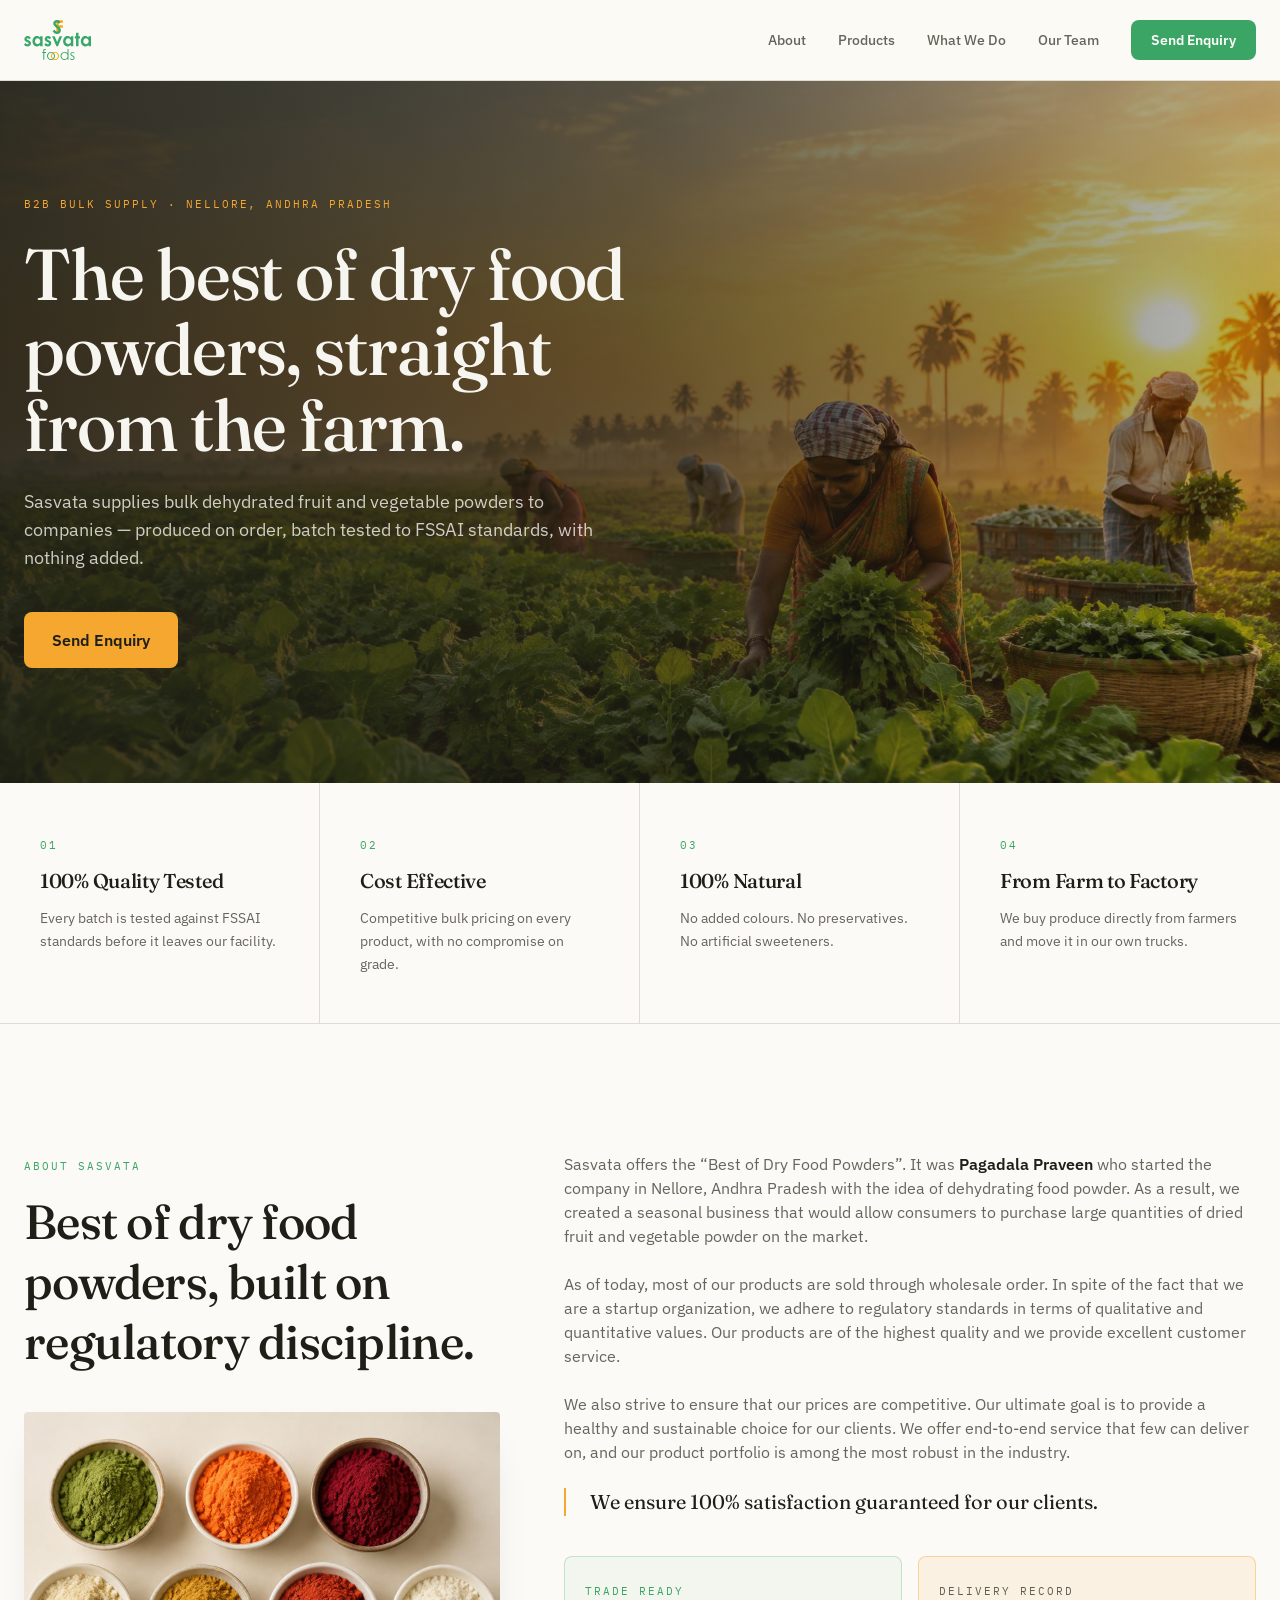
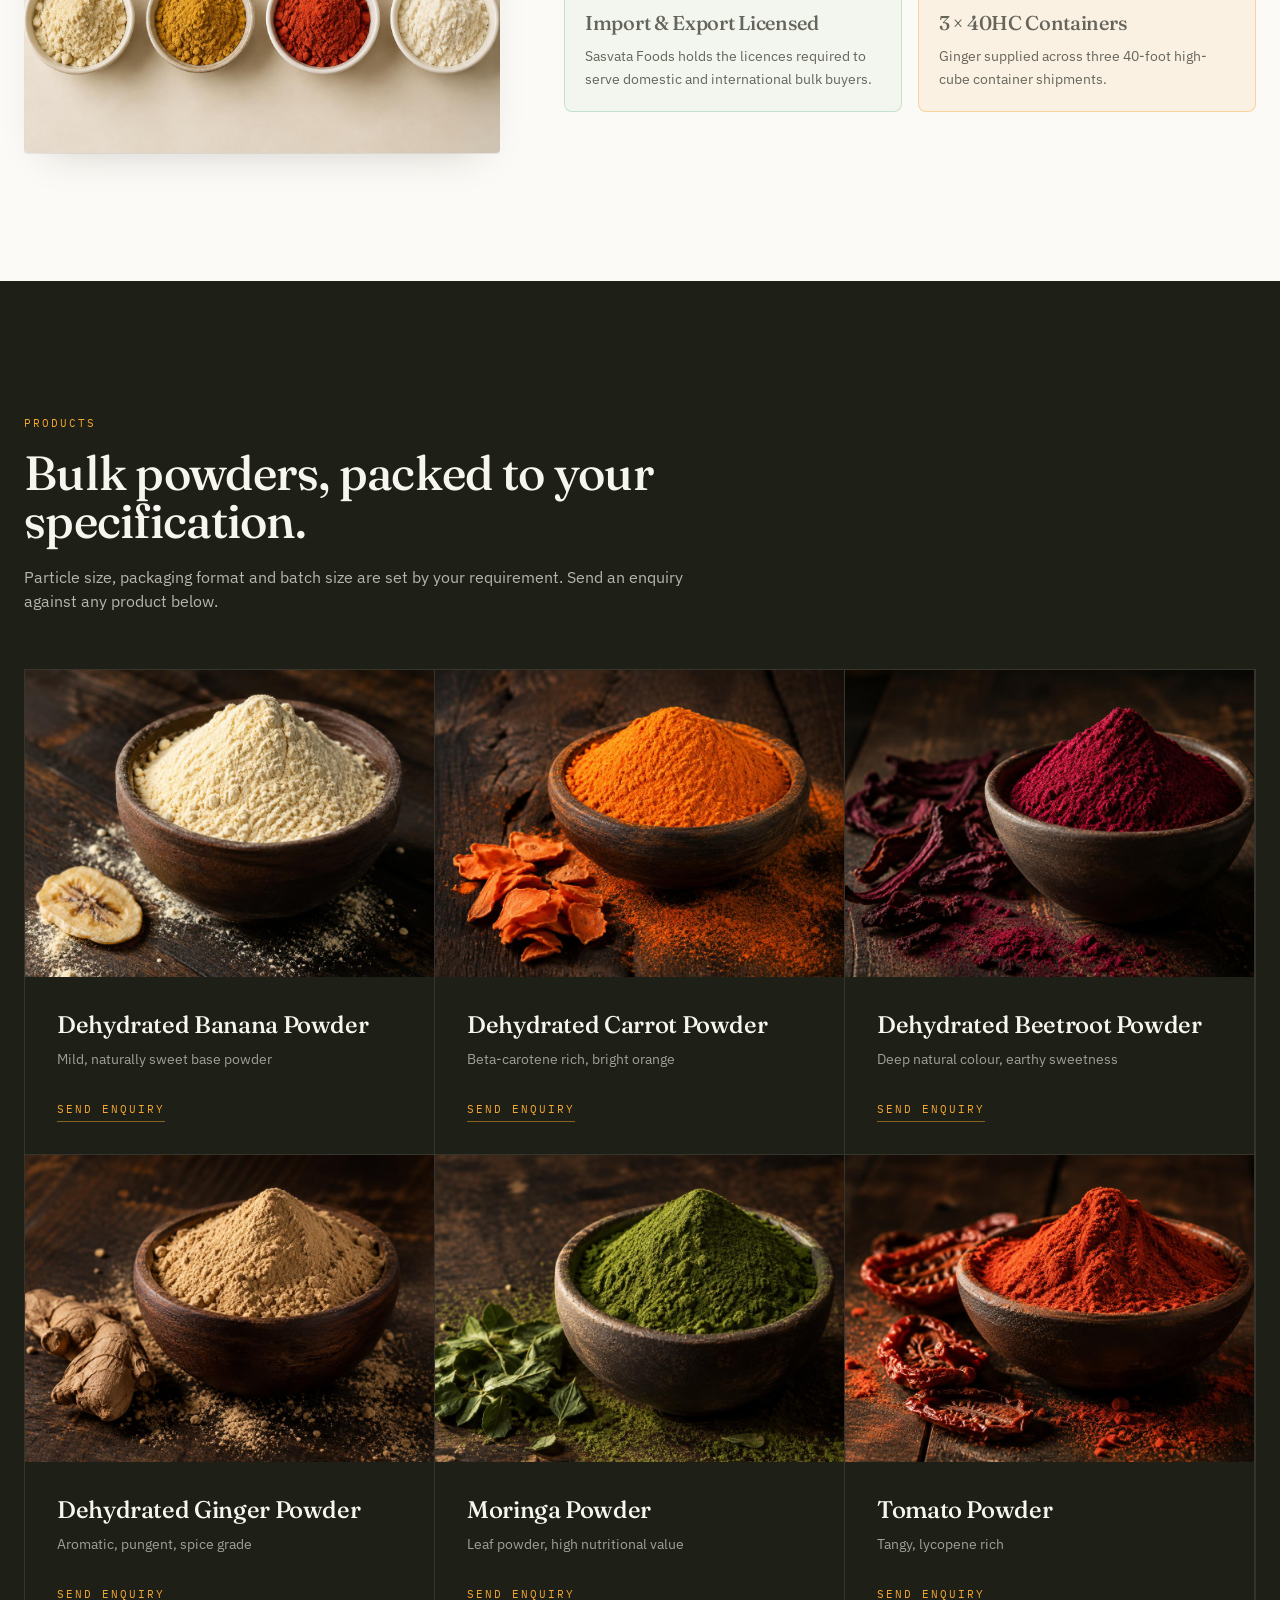
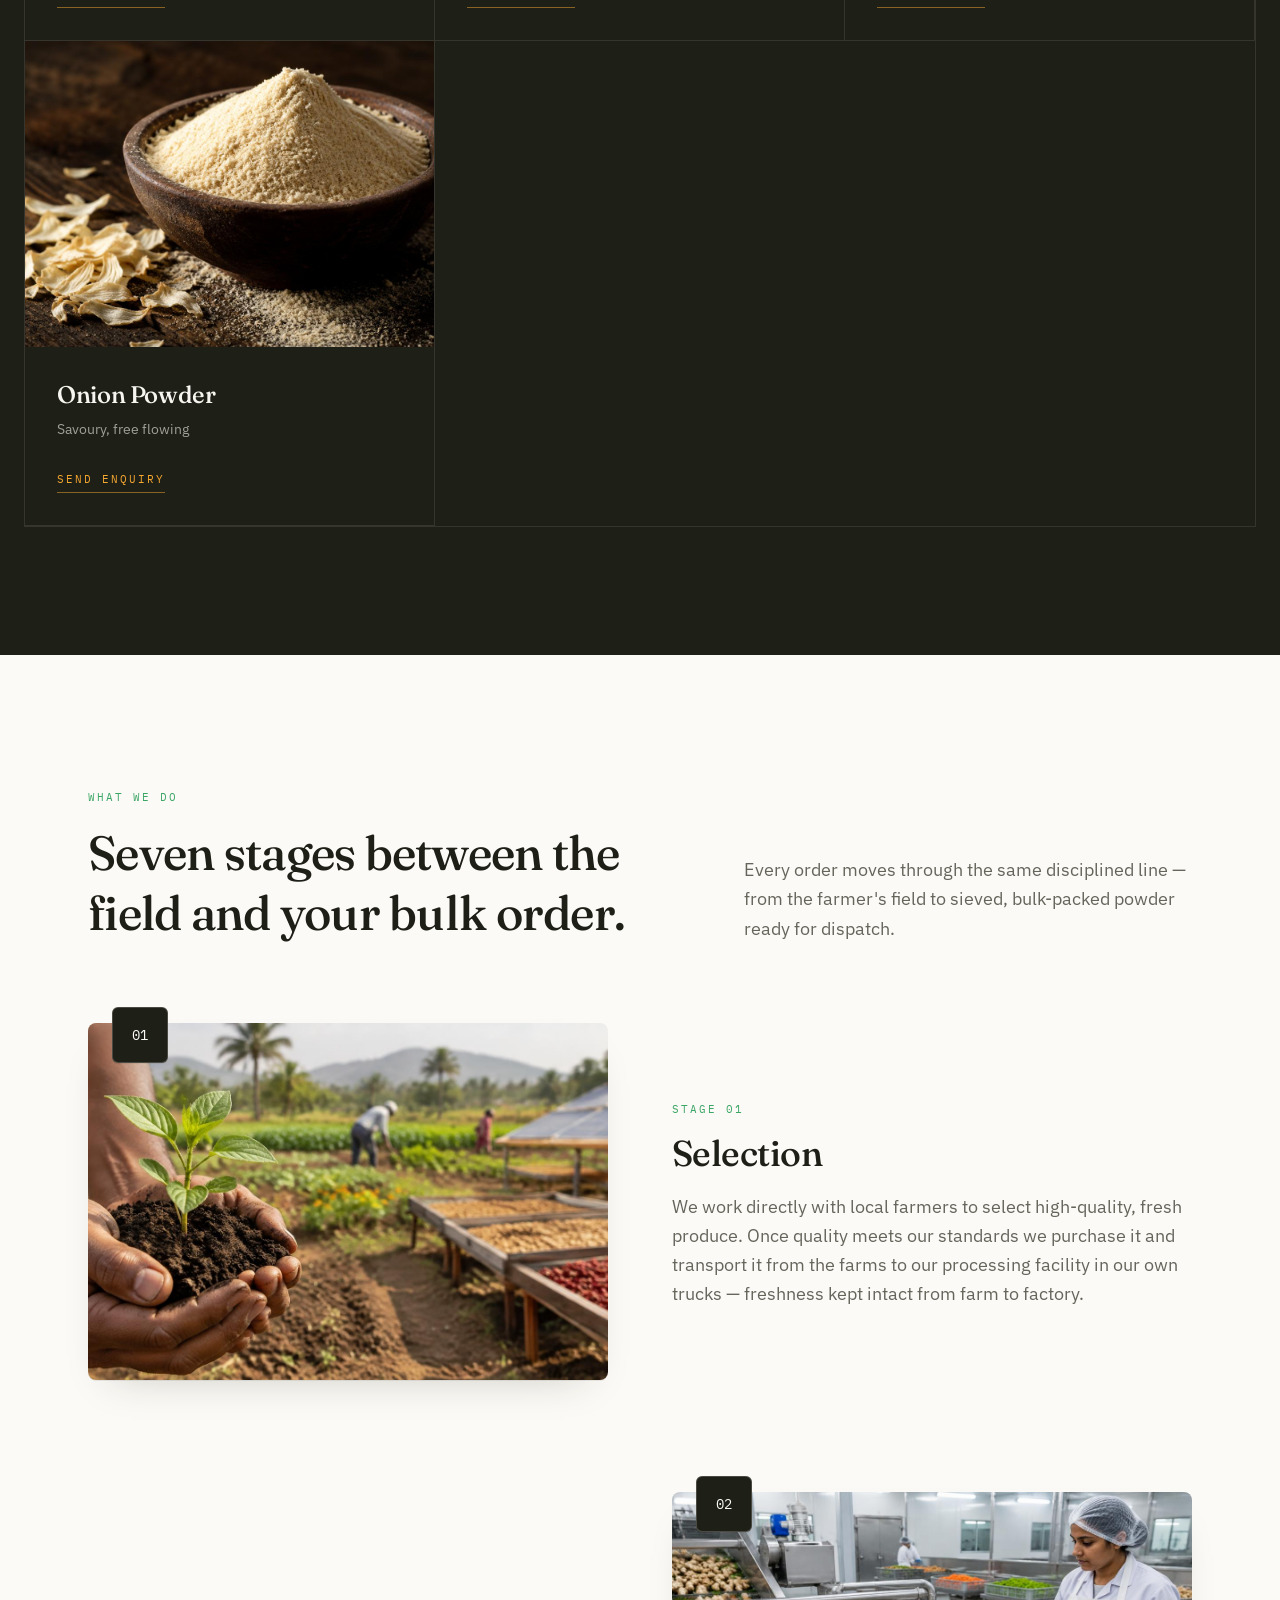
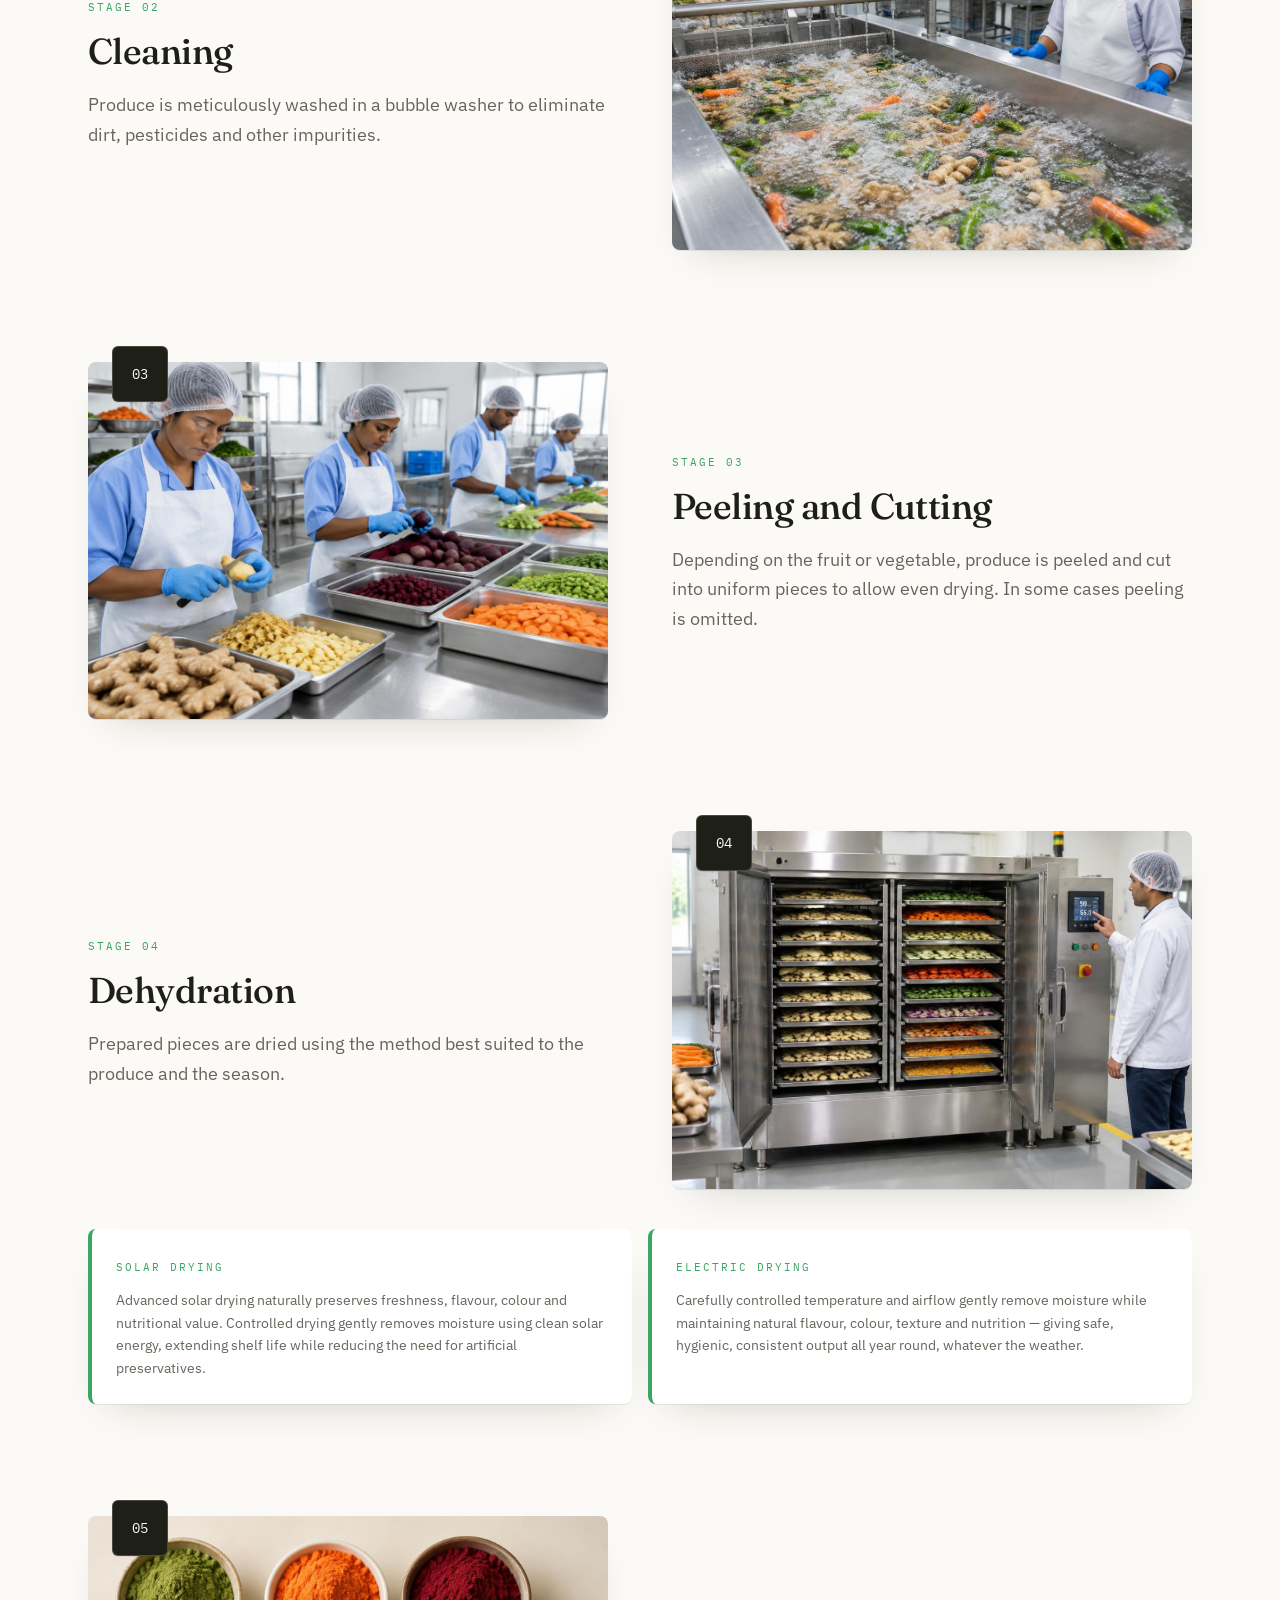
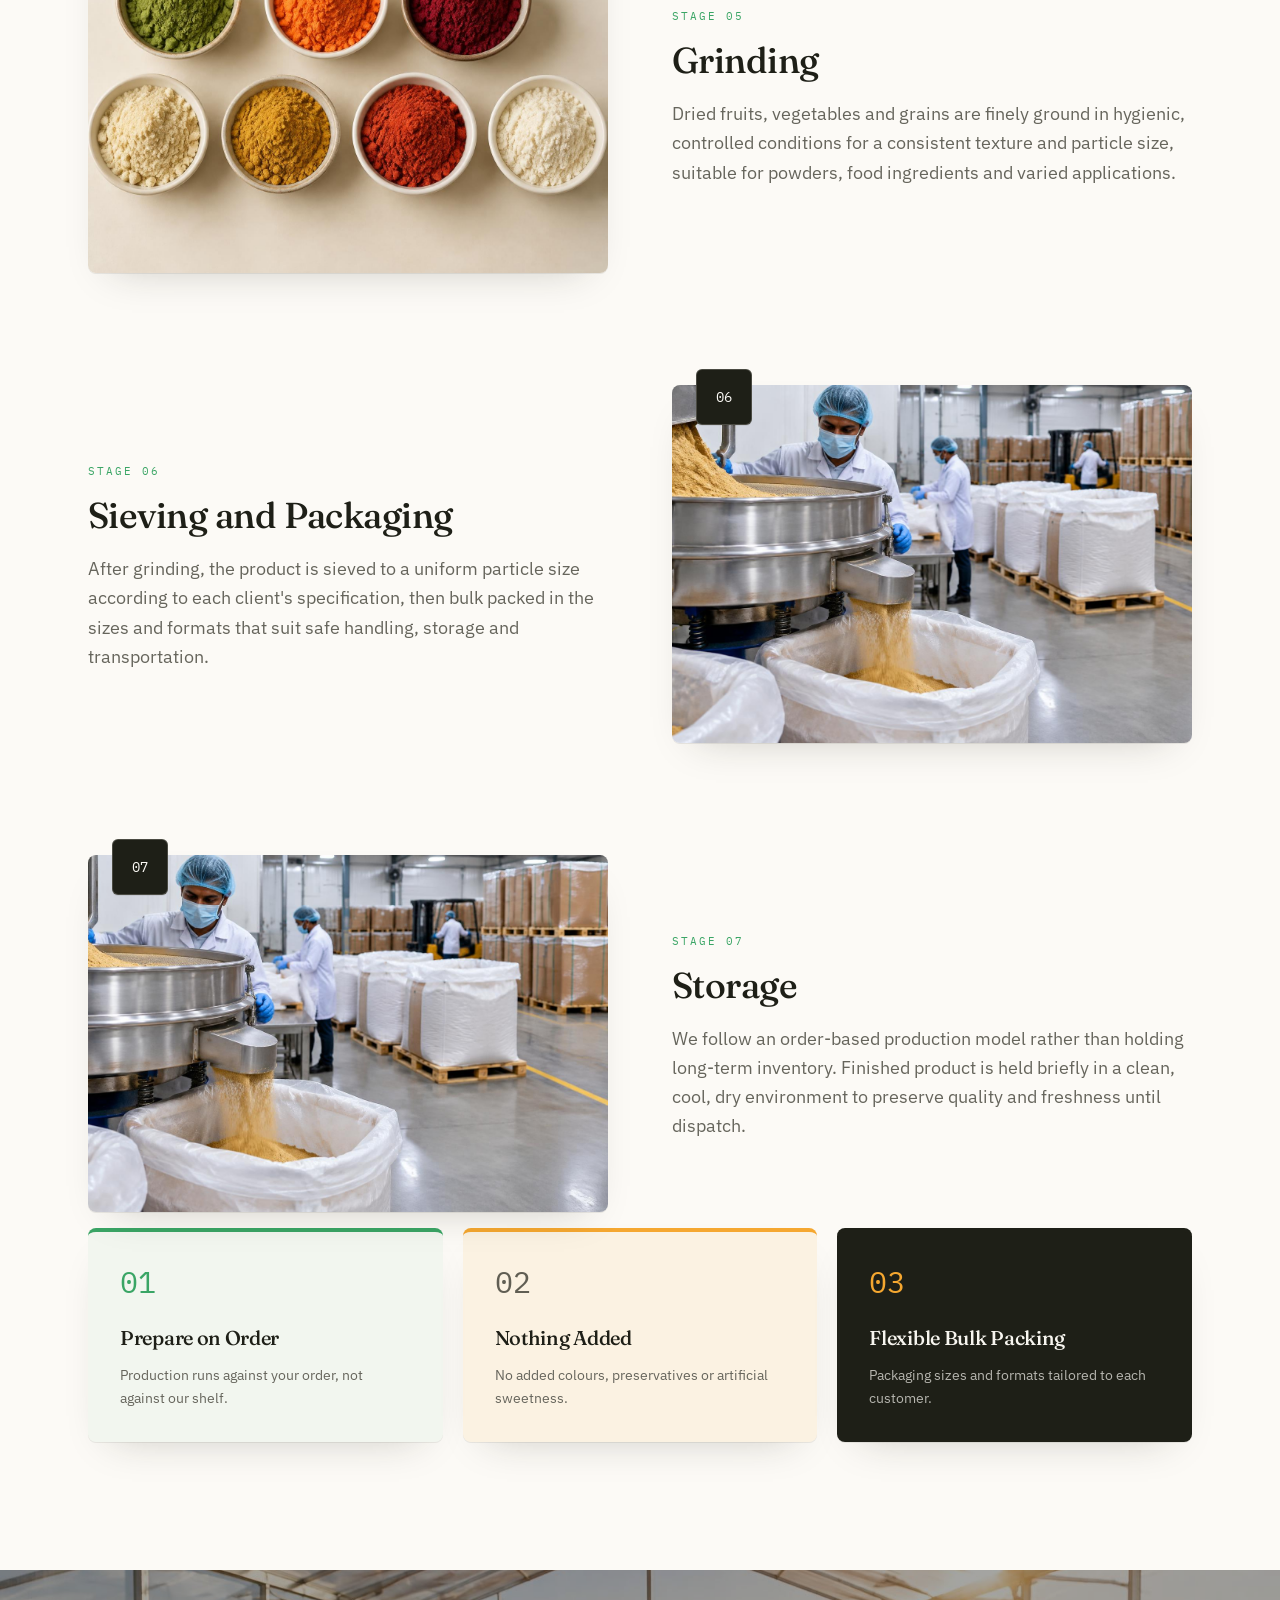
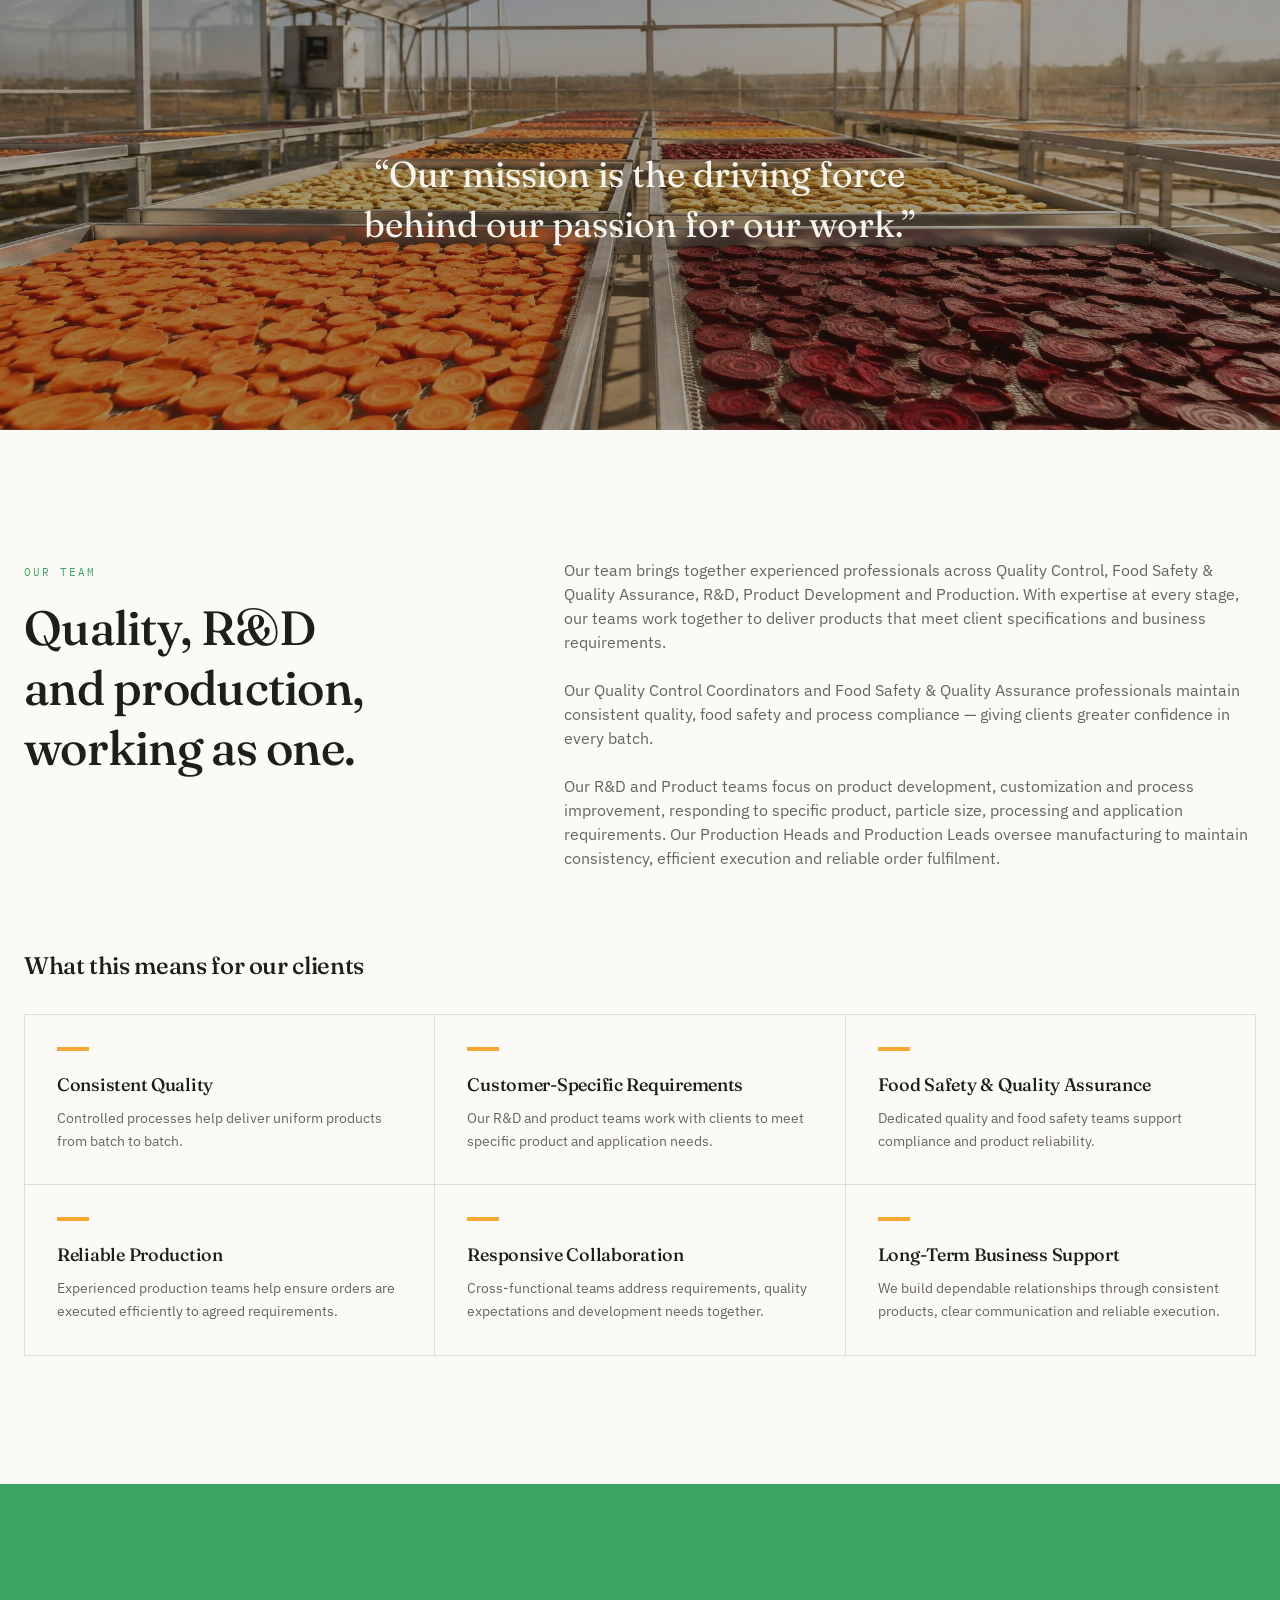
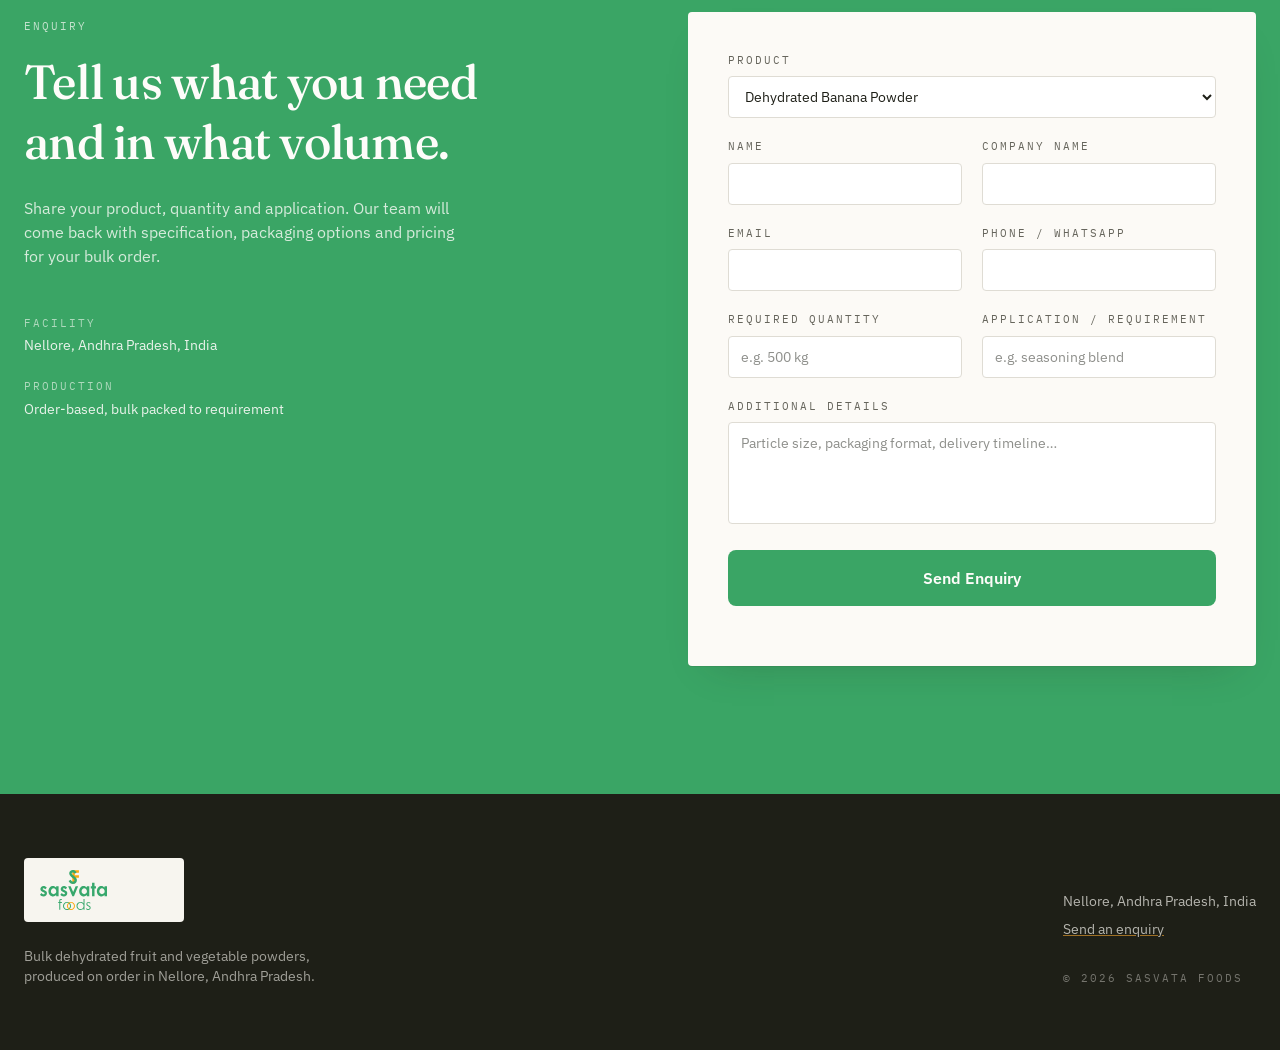
==== commit 2d7d98c3: "Add Firestore-backed enquiry form and PIN-protected admin panel Firebase config is a placeholder unt" ====
--- a/index.html
+++ b/index.html
@@ -15,6 +15,6 @@
 
 
 
-<script src="main.js"></script>
+<script type="module" src="main.js"></script>
 </body>
 </html>
